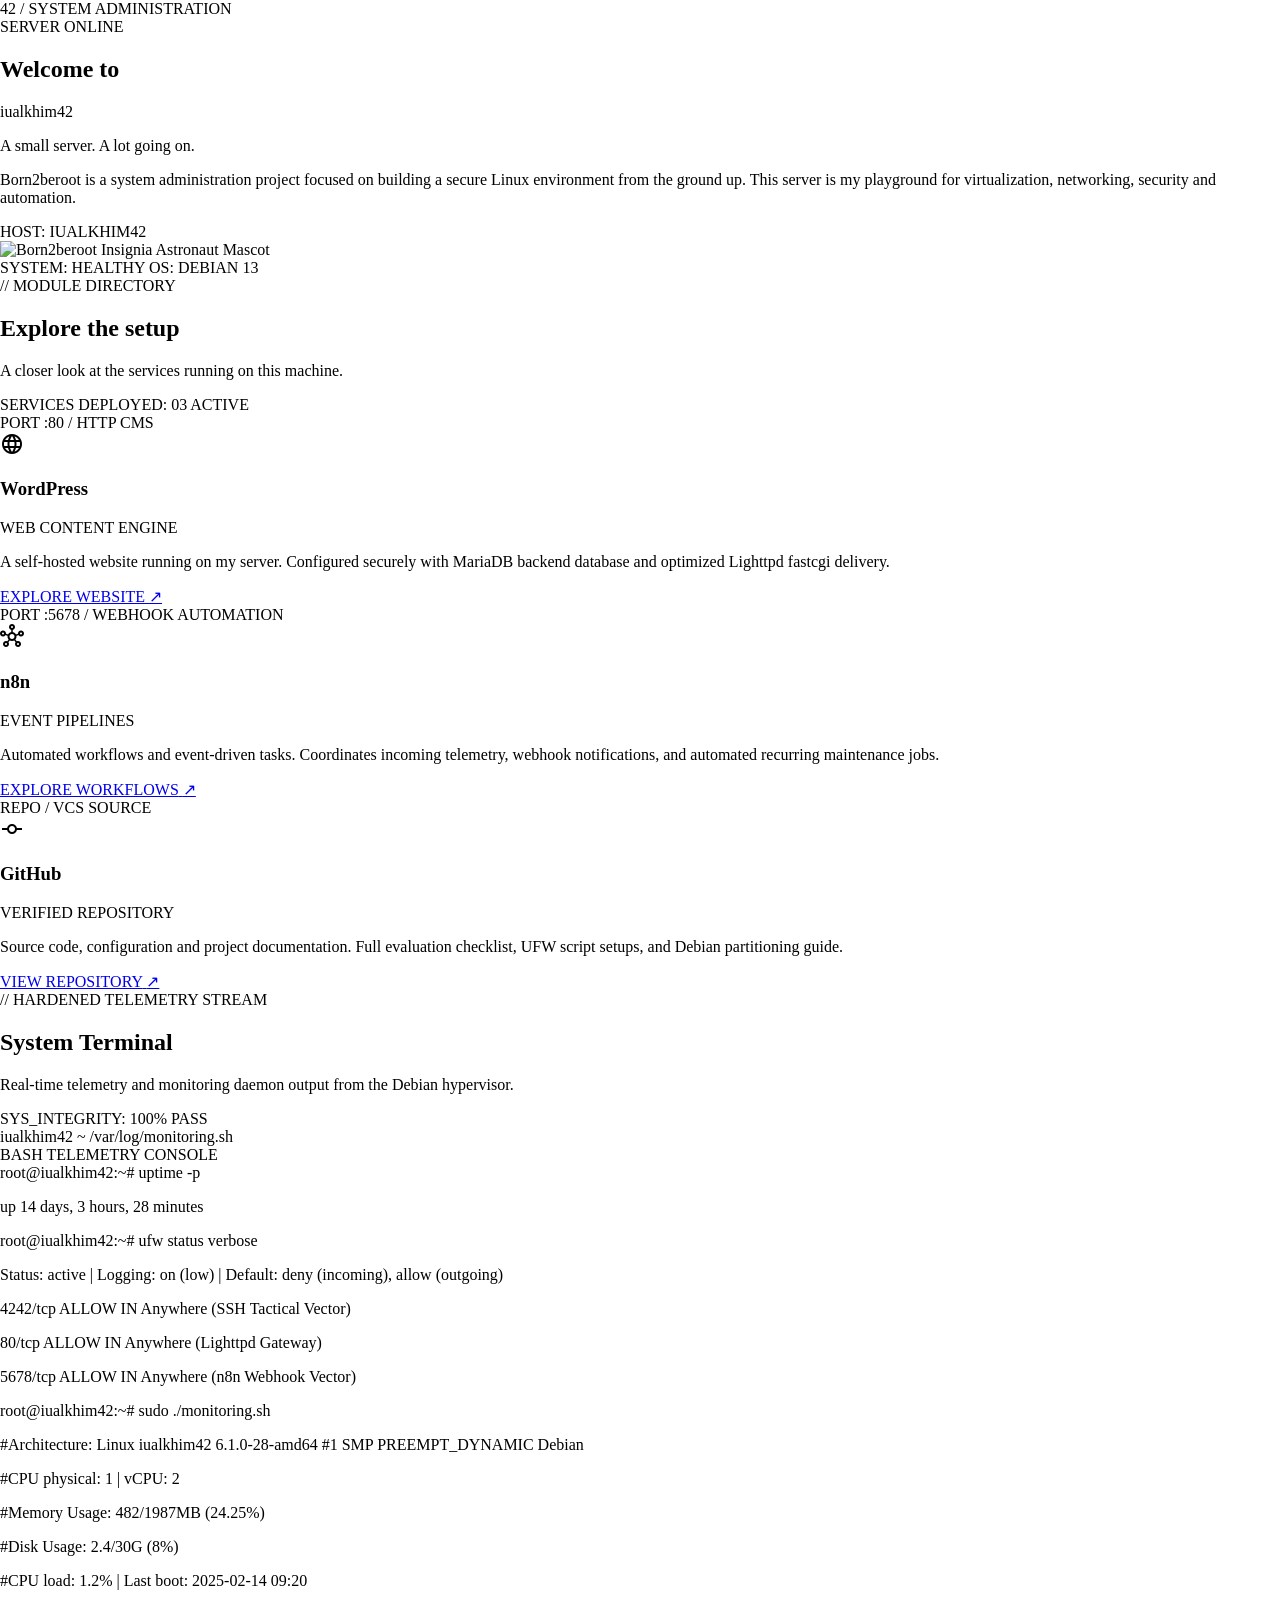
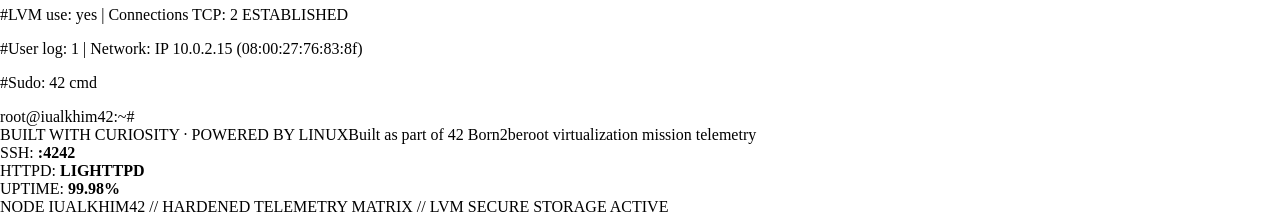
==== landing-page/index.html @ 9754ae6d "wip: working on landing page" ====
<!DOCTYPE html>
<html class="dark" lang="en" style="">
    <head>
        <meta charset="utf-8">
        <meta content="width=device-width, initial-scale=1.0" name="viewport">
        <meta content="web_standard" name="shell-type">

        <link href="https://fonts.googleapis.com/css2?family=Material+Symbols+Outlined:opsz,wght,FILL,GRAD@20..48,100..700,0..1,-50..200" rel="stylesheet">
        <link href="https://fonts.googleapis.com" rel="preconnect">
        <link crossorigin="" href="https://fonts.gstatic.com" rel="preconnect">
        <link href="https://fonts.googleapis.com/css2?family=JetBrains+Mono:wght@400;600;700&amp;family=Montserrat:wght@600;700;800&amp;display=swap" rel="stylesheet">
<link href="https://fonts.googleapis.com/css2?family=Material+Symbols+Outlined:wght,FILL@100..700,0..1&amp;display=swap" rel="stylesheet">

<style>
@layer base{
    html,body{margin:0;padding:0;}
    body{overscroll-behavior:none;}
    main>:first-child{margin-top:0!important;}
    main>:last-child{margin-bottom:0!important;}}::-webkit-scrollbar{display:none;}

</style>
<script src="https://cdn.tailwindcss.com"></script>
<script id="tailwind-config">tailwind.config={darkMode:"class",
theme:{extend:{colors:{"on-tertiary":"#680011",
"surface-dim":"#070e39",
"secondary":"#81cfff",
"pure-white":"#FFFFFF",
"secondary-fixed":"#c6e7ff",
"primary-fixed":"#c2e8ff",
"primary-fixed-dim":"#75d1ff",
"error-container":"#93000a",
"surface-border":"#00C2FF",
"tertiary-container":"#ff9896",
"on-secondary-fixed-variant":"#004c6b",
"hard-black":"#040717",
"on-surface-variant":"#bcc8d1",
"inverse-primary":"#006688","outline":"#86929a"
,"deep-navy":"#0F1A52",
"tertiary-fixed":"#ffdad8",
"on-primary-fixed":"#001e2b",
"on-tertiary-fixed":"#410007",
"primary-container":"#00c2ff",
"surface-container-low":"#111741",
"background":"#070e39",
"surface-container-high":"#202650",
"inverse-surface":"#dee0ff",
"on-primary-fixed-variant":"#004d67",
"on-tertiary-container":"#92001c",
"secondary-container":"#00a3e0",
"on-error":"#690005","on-surface":
"#dee0ff","on-secondary":"#00344b",
"tertiary":"#ffc1bf",
"surface-container":"#151c45",
"surface-bright":"#2f3660",
"on-secondary-fixed":"#001e2d",
"lunar-gray":"#7A84A5",
"on-primary-container":"#004c66",
"on-primary":"#003548",
"tertiary-fixed-dim":"#ffb3b1",
"surface-variant":"#2b315c",
"secondary-fixed-dim":"#81cfff",
"surface":"#070e39",
"surface-container-highest":
"#2b315c",
"on-background":"#dee0ff",
"on-error-container":"#ffdad6",
"space-dark-blue":"#0A113B",
"primary":"#92d9ff",
"error":
"#ffb4ab","on-tertiary-fixed-variant":"#92001c",
"on-secondary-container":"#00354c",
"outline-variant":"#3d484f"
,"surface-container-lowest":"#030834",
"surface-tint":"#75d1ff",
"inverse-on-surface":"#272d57"},
borderRadius:{"DEFAULT":"0.25rem","lg":"0.5rem","xl":"0.75rem","full":"9999px"},
spacing:{"space-xl":"2.5rem","space-sm":"0.5rem","margin":"2rem","gutter-mobile":"1rem","space-xxl":"4rem","margin-mobile":"1rem","space-lg":"1.5rem","gutter":"1.5rem","space-md":"1rem","space-xs":"0.25rem"},
fontFamily:{"headline-xxl":["Montserrat"],"headline-xl-mobile":["Montserrat"],"headline-xxl-mobile":["Montserrat"],"body-lg":["JetBrains Mono"],"headline-xl":["Montserrat"],"label-sm":["JetBrains Mono"],"headline-md":["Montserrat"],"label-lg":["Montserrat"],"headline-lg":["Montserrat"],"headline-sm":["Montserrat"],"body-sm":["JetBrains Mono"],"body-md":["JetBrains Mono"],"label-md":["JetBrains Mono"]},fontSize:{"headline-xxl":["56px",{lineHeight:"64px",letterSpacing:"-0.02em",fontWeight:"800"}],"headline-xl-mobile":["28px",{lineHeight:"36px",letterSpacing:"-0.01em",fontWeight:"700"}],"headline-xxl-mobile":["36px",{lineHeight:"44px",letterSpacing:"-0.02em",fontWeight:"800"}],"body-lg":["16px",{lineHeight:"26px",letterSpacing:"-0.01em",fontWeight:"400"}],"headline-xl":["40px",{lineHeight:"48px",letterSpacing:"-0.01em",fontWeight:"800"}],"label-sm":["10px",{lineHeight:"14px",letterSpacing:"0.08em",fontWeight:"600"}],"headline-md":["22px",{lineHeight:"30px",letterSpacing:"0em",fontWeight:"700"}],"label-lg":["14px",{lineHeight:"18px",letterSpacing:"0.08em",fontWeight:"700"}],"headline-lg":["28px",{lineHeight:"36px",letterSpacing:"0em",fontWeight:"700"}],"headline-sm":["18px",{lineHeight:"26px",letterSpacing:"0.01em",fontWeight:"600"}],"body-sm":["12px",{lineHeight:"18px",letterSpacing:"0.01em",fontWeight:"400"}],"body-md":["14px",{lineHeight:"22px",letterSpacing:"0em",fontWeight:"400"}],"label-md":["12px",{lineHeight:"16px",letterSpacing:"0.05em",fontWeight:"600"}]}}}}</script>
</head>
<body class="bg-space-dark-blue font-body-md text-on-surface antialiased selection:bg-primary-container selection:text-on-primary-container">
    <main class="w-full bg-space-dark-blue">
        <div class="flex flex-col w-full">




    <!-- Radial Space Gradient Overlay -->
<div class="relative w-full overflow-hidden">
<!-- Starfield & Cosmic Aura Background Layer -->

<!-- MAIN WRAPPER CONTAINER -->

<div class="relative z-10 max-w-[1200px] mx-auto px-margin-mobile lg:px-margin flex flex-col gap-space-xxl py-space-xl">


    <!-- h3 header -->
    <div class="flex items-center justify-between border-b border-surface-border/10 pb-space-sm pt-space-xs">
        <div class="flex items-center gap-space-sm">
            <div class="inline-flex items-center gap-space-xs px-3 py-1.5 bg-deep-navy shadow-[3px_3px_0px_#00C2FF]">
            <span class="w-2.5 h-2.5 bg-surface-border"></span>
            <span class="font-label-lg text-label-lg text-surface-border uppercase tracking-widest">42 / SYSTEM ADMINISTRATION</span>
            </div>
        </div>
        <!-- h3 header -->



        <div class="flex items-center gap-space-md">
        <div class="flex items-center gap-2 px-space-sm py-1 bg-deep-navy border-2 border-surface-border shadow-[2px_2px_0px_#00C2FF]">
            <span class="w-2 h-2 rounded-full bg-surface-border animate-ping"></span>
            <span class="font-label-sm text-label-sm text-pure-white uppercase">SERVER ONLINE</span>
        </div>
    </div>
    </div>





<!-- ========================================== -->
<!-- 1. HERO SECTION                            -->
<!-- ========================================== -->
<section class="grid grid-cols-1 lg:grid-cols-12 gap-gutter lg:gap-8 items-center pt-space-md">
<!-- Hero Left Column (7 cols) -->
<div class="lg:col-span-7 flex flex-col items-start gap-space-md">
<!-- Eyebrow Badge (Neo-Brutalist Stamp) -->




<!-- Main Heading -->
<div class="flex flex-col mt-space-xs">
<h1 class="font-headline-xl lg:font-headline-xxl text-headline-xl lg:text-headline-xxl text-pure-white leading-tight">
              Welcome to
            </h1>
<!-- Replace div -->
<div class="mt-2 inline-block self-start bg-surface-border px-4 py-1.5 shadow-[5px_5px_0px_#040717]">
<span class="font-headline-xl lg:font-headline-xxl text-headline-xl lg:text-headline-xxl text-hard-black uppercase tracking-tight">
                iualkhim42
              </span>
</div>

</div>
<!-- Tagline -->
<p class="font-headline-md text-headline-md text-secondary tracking-wide">
            A small server. A lot going on.
          </p>
<!-- Narrative Description -->
<p class="font-body-lg text-body-lg text-on-surface-variant max-w-xl">
            Born2beroot is a system administration project focused on building a secure Linux environment from the ground up. This server is my playground for virtualization, networking, security and automation.
          </p>
<!-- Tactile Neo-Brutalist CTAs -->

<!-- Mini Terminal Telemetry Ribbon -->

</div>
<!-- Hero Right Column: Hexagonal Space Insignia (5 cols) -->
<div class="lg:col-span-5 flex flex-col items-center justify-center relative">
<!-- Background decorative glow matrix -->
<div class="w-full max-w-[420px] aspect-square relative flex items-center justify-center p-space-md">
<!-- Hexagonal Container with Neo-Brutalist Framing -->
<div class="relative w-full h-full flex flex-col items-center justify-center bg-deep-navy shadow-[8px_8px_0px_#00C2FF] p-4 transition-transform hover:scale-[1.01]">
<!-- Orbital Station Flight Tape Overlay (Top) -->
<div class="w-full flex items-center justify-between bg-hard-black px-space-sm py-1 mb-3">
<span class="font-label-sm text-label-sm text-surface-border">HOST: IUALKHIM42</span>

</div>
<!-- Central Insignia Badge Image -->
<div class="relative w-full flex-1 flex items-center justify-center bg-space-dark-blue p-2 overflow-hidden group">
<img alt="Born2beroot Insignia Astronaut Mascot" class="max-h-[300px] w-auto object-contain filter drop-shadow-[0_10px_15px_rgba(0,194,255,0.25)] transition-transform duration-300 group-hover:scale-105" src="https://lh3.googleusercontent.com/aida-public/[base64]">
<!-- Floating Coordinate Badges -->

</div>
<!-- Orbital Station Flight Tape Overlay (Bottom) -->
<div class="w-full flex items-center justify-between bg-hard-black px-space-sm py-1 mt-3">
<div class="flex items-center gap-1.5">

<span class="w-2 h-2 rounded-full bg-surface-border"></span>
<span class="font-label-sm text-label-sm text-pure-white uppercase">SYSTEM: HEALTHY</span>
<span class="font-label-sm text-label-sm text-pure-white">OS: DEBIAN 13</span>
</div>

</div>
</div>
<!-- Neo-Brutalist Corner Accent Pins -->
<div class="absolute -top-1 -left-1 w-3 h-3 bg-surface-border"></div>
<div class="absolute -top-1 -right-1 w-3 h-3 bg-surface-border"></div>
<div class="absolute -bottom-1 -left-1 w-3 h-3 bg-surface-border"></div>
<div class="absolute -bottom-1 -right-1 w-3 h-3 bg-surface-border"></div>
</div>
</div>
</section>














<!-- ========================================== -->
<!-- 2. SERVICES SECTION ('Explore the setup')  -->
<!-- ========================================== -->
<section class="flex flex-col gap-space-lg scroll-mt-24" id="services-section">
<!-- Section Header -->
<div class="flex flex-col md:flex-row md:items-end justify-between gap-space-sm pb-space-sm">
<div class="flex flex-col">
<div class="inline-flex items-center gap-2 mb-1">
<span class="font-label-sm text-label-sm text-surface-border uppercase">// MODULE DIRECTORY</span>
</div>
<h2 class="font-headline-xl text-headline-xl text-pure-white uppercase tracking-tight">
              Explore the setup
            </h2>
<p class="font-body-lg text-body-lg text-lunar-gray">
              A closer look at the services running on this machine.
            </p>
</div>
<div class="flex items-center gap-2">
<span class="font-label-sm text-label-sm text-lunar-gray">SERVICES DEPLOYED:</span>
<span class="px-2 py-0.5 bg-deep-navy font-label-sm text-label-sm text-surface-border">03 ACTIVE</span>
</div>
</div>
<!-- 3-Column Neo-Brutalist Service Cards -->
<div class="grid grid-cols-1 md:grid-cols-2 lg:grid-cols-3 gap-gutter">
<!-- Card 1: WordPress -->
<article class="flex flex-col justify-between bg-deep-navy shadow-[5px_5px_0px_#00C2FF] p-space-lg transition-all duration-150 hover:-translate-y-1 hover:shadow-[7px_7px_0px_#00C2FF] group">
<div class="flex flex-col gap-space-md">
<!-- Top Metadata Ribbon -->
<div class="flex items-center justify-between pb-3">
<span class="px-2 py-0.5 bg-space-dark-blue font-label-sm text-label-sm text-surface-border shadow-[2px_2px_0px_#040717]">PORT :80 / HTTP</span>
<span class="px-1.5 py-0.5 bg-tertiary-container text-on-tertiary-container font-label-sm text-label-sm uppercase font-bold">CMS</span>
</div>
<!-- Graphic Vector Badge & Title -->
<div class="flex items-center gap-space-md">
<div class="w-12 h-12 bg-space-dark-blue flex items-center justify-center shadow-[3px_3px_0px_#040717] group-hover:bg-surface-border transition-colors">
<span class="material-symbols-outlined text-surface-border group-hover:text-hard-black text-2xl transition-colors">language</span>
</div>
<div>
<h3 class="font-headline-lg text-headline-lg text-pure-white uppercase">WordPress</h3>
<span class="font-label-sm text-label-sm text-lunar-gray">WEB CONTENT ENGINE</span>
</div>
</div>
<!-- Description -->
<p class="font-body-md text-body-md text-on-surface-variant">
                A self-hosted website running on my server. Configured securely with MariaDB backend database and optimized Lighttpd fastcgi delivery.
              </p>
</div>
<!-- Footer Button Action -->
<div class="pt-space-lg mt-space-md">
<a class="flex items-center justify-between w-full px-space-md py-2.5 bg-space-dark-blue text-surface-border font-label-lg text-label-lg uppercase shadow-[3px_3px_0px_#040717] group-hover:bg-surface-border group-hover:text-hard-black transition-all" href="http://localhost:80" rel="noopener noreferrer" target="_blank">
<span class="">EXPLORE WEBSITE</span>
<span class="font-bold">↗</span>
</a>
</div>
</article>
<!-- Card 2: n8n -->
<article class="flex flex-col justify-between bg-deep-navy shadow-[5px_5px_0px_#00C2FF] p-space-lg transition-all duration-150 hover:-translate-y-1 hover:shadow-[7px_7px_0px_#00C2FF] group">
<div class="flex flex-col gap-space-md">
<!-- Top Metadata Ribbon -->
<div class="flex items-center justify-between pb-3">
<span class="px-2 py-0.5 bg-space-dark-blue font-label-sm text-label-sm text-surface-border shadow-[2px_2px_0px_#040717]">PORT :5678 / WEBHOOK</span>
<span class="px-1.5 py-0.5 bg-secondary-container text-pure-white font-label-sm text-label-sm uppercase font-bold">AUTOMATION</span>
</div>
<!-- Graphic Vector Badge & Title -->
<div class="flex items-center gap-space-md">
<div class="w-12 h-12 bg-space-dark-blue flex items-center justify-center shadow-[3px_3px_0px_#040717] group-hover:bg-surface-border transition-colors">
<span class="material-symbols-outlined text-surface-border group-hover:text-hard-black text-2xl transition-colors">hub</span>
</div>
<div>
<h3 class="font-headline-lg text-headline-lg text-pure-white uppercase">n8n</h3>
<span class="font-label-sm text-label-sm text-lunar-gray">EVENT PIPELINES</span>
</div>
</div>
<!-- Description -->
<p class="font-body-md text-body-md text-on-surface-variant">
                Automated workflows and event-driven tasks. Coordinates incoming telemetry, webhook notifications, and automated recurring maintenance jobs.
              </p>
</div>
<!-- Footer Button Action -->
<div class="pt-space-lg mt-space-md">
<a class="flex items-center justify-between w-full px-space-md py-2.5 bg-space-dark-blue text-surface-border font-label-lg text-label-lg uppercase shadow-[3px_3px_0px_#040717] group-hover:bg-surface-border group-hover:text-hard-black transition-all" href="http://localhost:5678" rel="noopener noreferrer" target="_blank">
<span class="">EXPLORE WORKFLOWS</span>
<span class="font-bold">↗</span>
</a>
</div>
</article>
<!-- Card 3: GitHub -->
<article class="flex flex-col justify-between bg-deep-navy shadow-[5px_5px_0px_#00C2FF] p-space-lg transition-all duration-150 hover:-translate-y-1 hover:shadow-[7px_7px_0px_#00C2FF] group">
<div class="flex flex-col gap-space-md">
<!-- Top Metadata Ribbon -->
<div class="flex items-center justify-between pb-3">
<span class="px-2 py-0.5 bg-space-dark-blue font-label-sm text-label-sm text-surface-border shadow-[2px_2px_0px_#040717]">REPO / VCS</span>
<span class="px-1.5 py-0.5 bg-space-dark-blue text-pure-white font-label-sm text-label-sm uppercase font-bold">SOURCE</span>
</div>
<!-- Graphic Vector Badge & Title -->
<div class="flex items-center gap-space-md">
<div class="w-12 h-12 bg-space-dark-blue flex items-center justify-center shadow-[3px_3px_0px_#040717] group-hover:bg-surface-border transition-colors">
<span class="material-symbols-outlined text-surface-border group-hover:text-hard-black text-2xl transition-colors">commit</span>
</div>
<div>
<h3 class="font-headline-lg text-headline-lg text-pure-white uppercase">GitHub</h3>
<span class="font-label-sm text-label-sm text-lunar-gray">VERIFIED REPOSITORY</span>
</div>
</div>
<!-- Description -->
<p class="font-body-md text-body-md text-on-surface-variant">
                Source code, configuration and project documentation. Full evaluation checklist, UFW script setups, and Debian partitioning guide.
              </p>
</div>
<!-- Footer Button Action -->
<div class="pt-space-lg mt-space-md">
<a class="flex items-center justify-between w-full px-space-md py-2.5 bg-space-dark-blue text-surface-border font-label-lg text-label-lg uppercase shadow-[3px_3px_0px_#040717] group-hover:bg-surface-border group-hover:text-hard-black transition-all" href="https://github.com" rel="noopener noreferrer" target="_blank">
<span class="">VIEW REPOSITORY</span>
<span class="font-bold">↗</span>
</a>
</div>
</article>
</div>
</section>




<!-- ========================================== -->
<!-- 3. TECHNICAL OVERVIEW ('Under the hood')  -->
<!-- ========================================== -->
<section class="flex flex-col gap-space-md scroll-mt-24" id="terminal-telemetry-section">
  <div class="flex flex-col md:flex-row md:items-end justify-between gap-space-sm pb-space-xs">
    <div class="flex flex-col">
      <div class="inline-flex items-center gap-2 mb-1">
        <span class="font-label-sm text-label-sm text-surface-border uppercase">// HARDENED TELEMETRY STREAM</span>
      </div>
      <h2 class="font-headline-xl text-headline-xl text-pure-white uppercase tracking-tight">
        System Terminal
      </h2>
      <p class="font-body-lg text-body-lg text-lunar-gray">
        Real-time telemetry and monitoring daemon output from the Debian hypervisor.
      </p>
    </div>
    <div class="flex items-center gap-2">
      <span class="font-label-sm text-label-sm text-pure-white bg-hard-black px-3 py-1 shadow-[2px_2px_0px_#00C2FF]">
        SYS_INTEGRITY: 100% PASS
      </span>
    </div>
  </div>

  <!-- Neo-Brutalist Bash Terminal Telemetry Console -->
  <div class="w-full bg-hard-black border-2 border-surface-border shadow-[7px_7px_0px_#00C2FF] overflow-hidden">
    <!-- Terminal Header Bar -->
    <div class="flex items-center justify-between px-4 py-2.5 bg-deep-navy border-b border-surface-border/20 text-on-surface select-none">
      <div class="flex items-center gap-2">
        <span class="w-3 h-3 rounded-full bg-error inline-block"></span>
        <span class="w-3 h-3 rounded-full bg-[#ffb74d] inline-block"></span>
        <span class="w-3 h-3 rounded-full bg-surface-border inline-block"></span>
        <span class="font-label-sm text-label-sm text-lunar-gray ml-2 hidden sm:inline-block">iualkhim42 ~ /var/log/monitoring.sh</span>
      </div>
      <div class="flex items-center gap-2">
        <span class="font-label-sm text-label-sm text-surface-border uppercase font-bold tracking-wider">BASH TELEMETRY CONSOLE</span>
      </div>
    </div>




    <!-- Terminal Body / Log Stream -->
    <div class="p-4 md:p-6 font-body-sm text-body-sm space-y-4 text-on-surface-variant overflow-x-auto selection:bg-surface-border selection:text-hard-black leading-relaxed">
      <!-- Command 1: uptime -p -->
      <div>
        <div class="flex items-center gap-2">
          <span class="text-surface-border font-bold">root@iualkhim42:~#</span>
          <span class="text-pure-white font-bold">uptime -p</span>
        </div>
        <p class="text-secondary mt-1 pl-4 border-l-2 border-surface-border/20">
          up 14 days, 3 hours, 28 minutes
        </p>
      </div>

      <!-- Command 2: ufw status verbose -->
      <div>
        <div class="flex items-center gap-2">
          <span class="text-surface-border font-bold">root@iualkhim42:~#</span>
          <span class="text-pure-white font-bold">ufw status verbose</span>
        </div>
        <div class="text-on-surface mt-1 pl-4 border-l-2 border-surface-border/20 space-y-0.5">
          <p class="text-secondary">Status: active | Logging: on (low) | Default: deny (incoming), allow (outgoing)</p>
          <p class="text-pure-white"><span class="text-surface-border">4242/tcp</span> ALLOW IN Anywhere <span class="text-lunar-gray">(SSH Tactical Vector)</span></p>
          <p class="text-pure-white"><span class="text-surface-border">80/tcp</span> ALLOW IN Anywhere <span class="text-lunar-gray">(Lighttpd Gateway)</span></p>
          <p class="text-pure-white"><span class="text-surface-border">5678/tcp</span> ALLOW IN Anywhere <span class="text-lunar-gray">(n8n Webhook Vector)</span></p>
        </div>
      </div>

      <!-- Command 3: sudo ./monitoring.sh -->
      <div>
        <div class="flex items-center gap-2">
          <span class="text-surface-border font-bold">root@iualkhim42:~#</span>
          <span class="text-pure-white font-bold">sudo ./monitoring.sh</span>
        </div>
        <div class="mt-1 pl-4 border-l-2 border-surface-border/20 space-y-1 font-body-sm text-body-sm">
          <p class=""><span class="text-secondary font-bold">#Architecture:</span> <span class="text-pure-white">Linux iualkhim42 6.1.0-28-amd64 #1 SMP PREEMPT_DYNAMIC Debian</span></p>
          <p class=""><span class="text-secondary font-bold">#CPU physical:</span> <span class="text-pure-white">1</span> <span class="text-lunar-gray">|</span> <span class="text-secondary font-bold">vCPU:</span> <span class="text-pure-white">2</span></p>
          <p class=""><span class="text-secondary font-bold">#Memory Usage:</span> <span class="text-surface-border font-bold">482/1987MB (24.25%)</span></p>
          <p class=""><span class="text-secondary font-bold">#Disk Usage:</span> <span class="text-surface-border font-bold">2.4/30G (8%)</span></p>
          <p class=""><span class="text-secondary font-bold">#CPU load:</span> <span class="text-pure-white">1.2%</span> <span class="text-lunar-gray">|</span> <span class="text-secondary font-bold">Last boot:</span> <span class="text-pure-white">2025-02-14 09:20</span></p>
          <p class=""><span class="text-secondary font-bold">#LVM use:</span> <span class="text-surface-border">yes</span> <span class="text-lunar-gray">|</span> <span class="text-secondary font-bold">Connections TCP:</span> <span class="text-pure-white">2 ESTABLISHED</span></p>
          <p class=""><span class="text-secondary font-bold">#User log:</span> <span class="text-pure-white">1</span> <span class="text-lunar-gray">|</span> <span class="text-secondary font-bold">Network:</span> <span class="text-pure-white">IP 10.0.2.15 (08:00:27:76:83:8f)</span></p>
          <p class=""><span class="text-secondary font-bold">#Sudo:</span> <span class="text-surface-border font-bold">42 cmd</span></p>
        </div>
      </div>

      <!-- Interactive Cursor Prompt -->
      <div class="flex items-center gap-2 pt-2">
        <span class="text-surface-border font-bold">root@iualkhim42:~#</span>
        <span class="inline-block w-2.5 h-4 bg-surface-border animate-ping"></span>
      </div>
    </div>
  </div>
</section>
<!-- ========================================== -->
<!-- 4. MISSION SUMMARY ACCENT CALLOUT          -->
<!-- ========================================== -->
</div>


</div>
</div>
</main>
<footer class="w-full bg-deep-navy border-t-2 border-surface-border mt-space-xxl"><div class="max-w-[1200px] mx-auto px-margin-mobile lg:px-margin py-space-lg flex flex-col md:flex-row items-center justify-between gap-space-md"><div class="flex flex-col gap-1 text-center md:text-left"><span class="font-headline-sm text-headline-sm text-pure-white tracking-wide uppercase">BUILT WITH CURIOSITY · POWERED BY LINUX</span><span class="font-body-sm text-body-sm text-lunar-gray">Built as part of 42 Born2beroot virtualization mission telemetry</span></div><div class="flex flex-wrap items-center justify-center gap-space-sm"><div class="px-space-sm py-1 bg-space-dark-blue border border-surface-border shadow-[2px_2px_0px_#040717]"><span class="font-label-sm text-label-sm text-lunar-gray">SSH: <strong class="text-pure-white">:4242</strong></span></div><div class="px-space-sm py-1 bg-space-dark-blue border border-surface-border shadow-[2px_2px_0px_#040717]"><span class="font-label-sm text-label-sm text-lunar-gray">HTTPD: <strong class="text-pure-white">LIGHTTPD</strong></span></div><div class="px-space-sm py-1 bg-space-dark-blue border border-surface-border shadow-[2px_2px_0px_#040717]"><span class="font-label-sm text-label-sm text-lunar-gray">UPTIME: <strong class="text-surface-border">99.98%</strong></span></div></div></div><div class="bg-hard-black py-space-xs px-margin text-center border-t border-outline-variant"><span class="font-label-sm text-label-sm text-lunar-gray uppercase">NODE IUALKHIM42 // HARDENED TELEMETRY MATRIX // LVM SECURE STORAGE ACTIVE</span></div></footer>

</body></html>
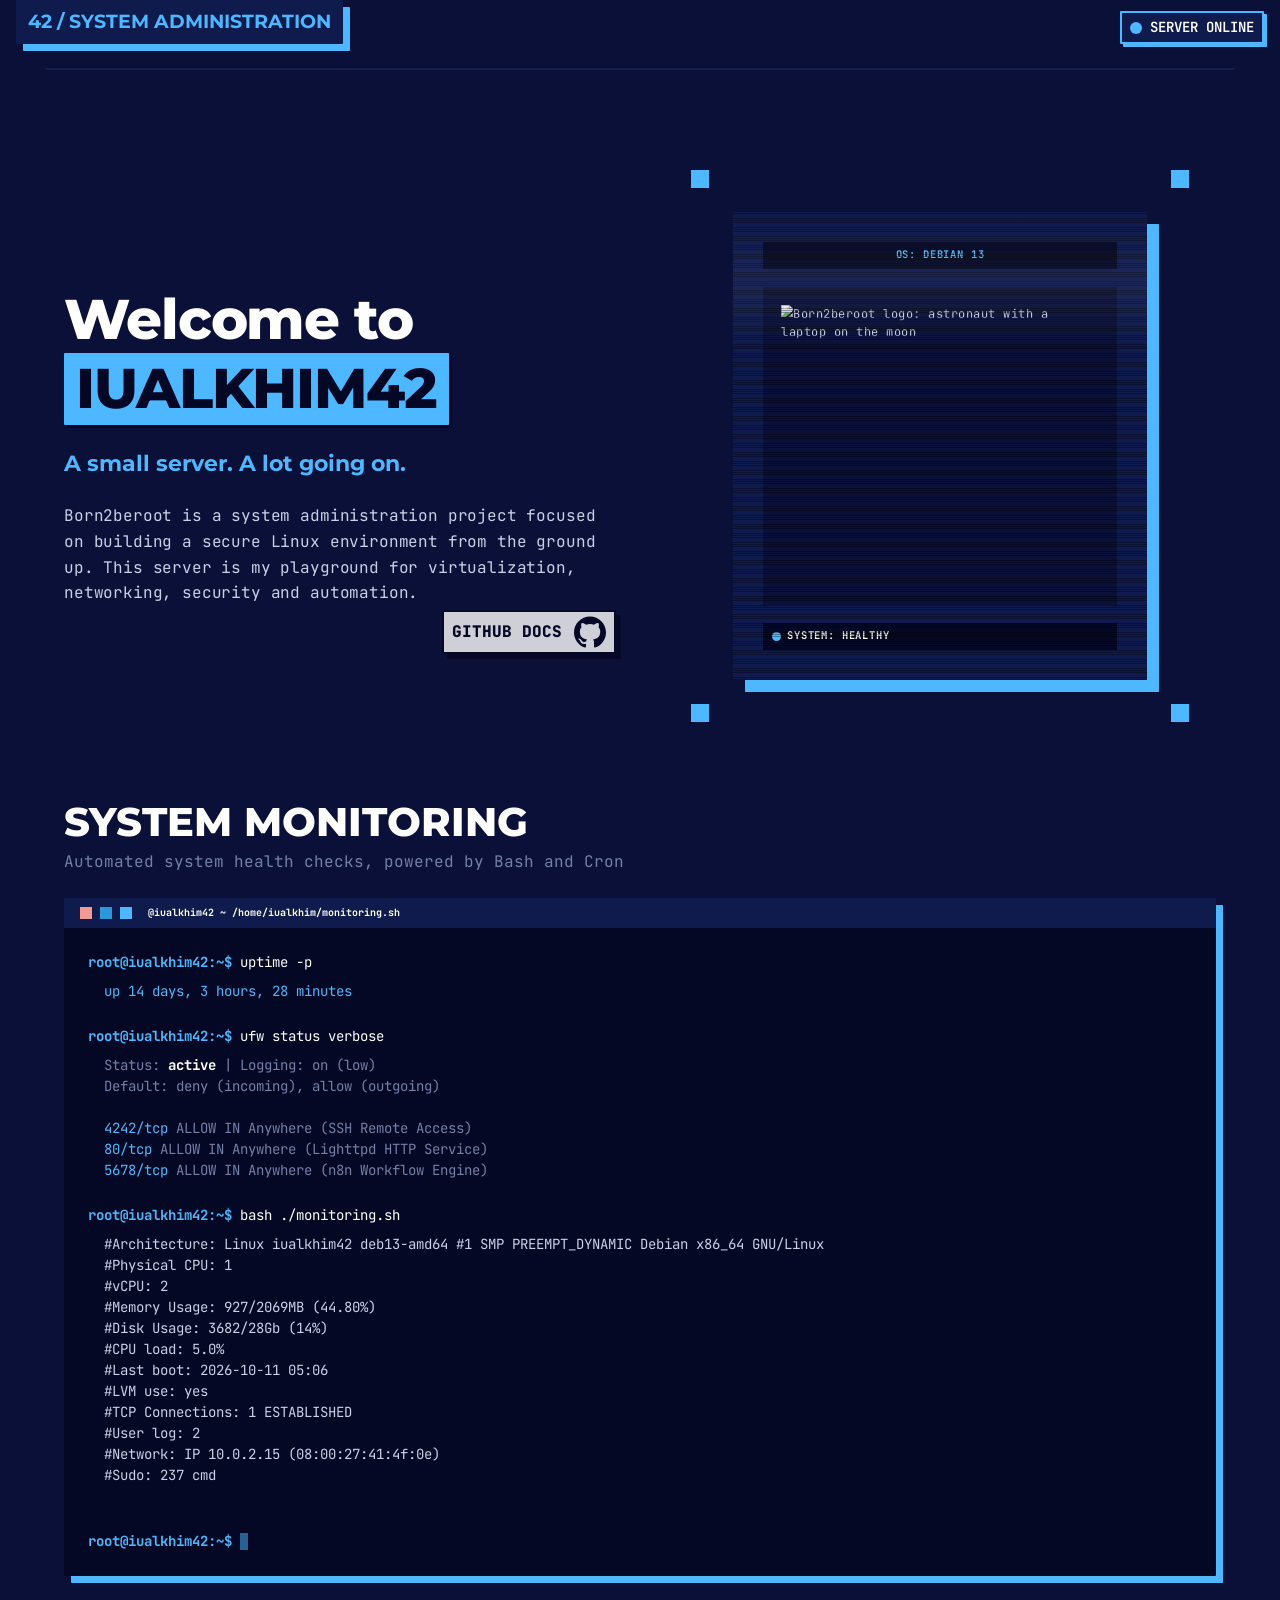
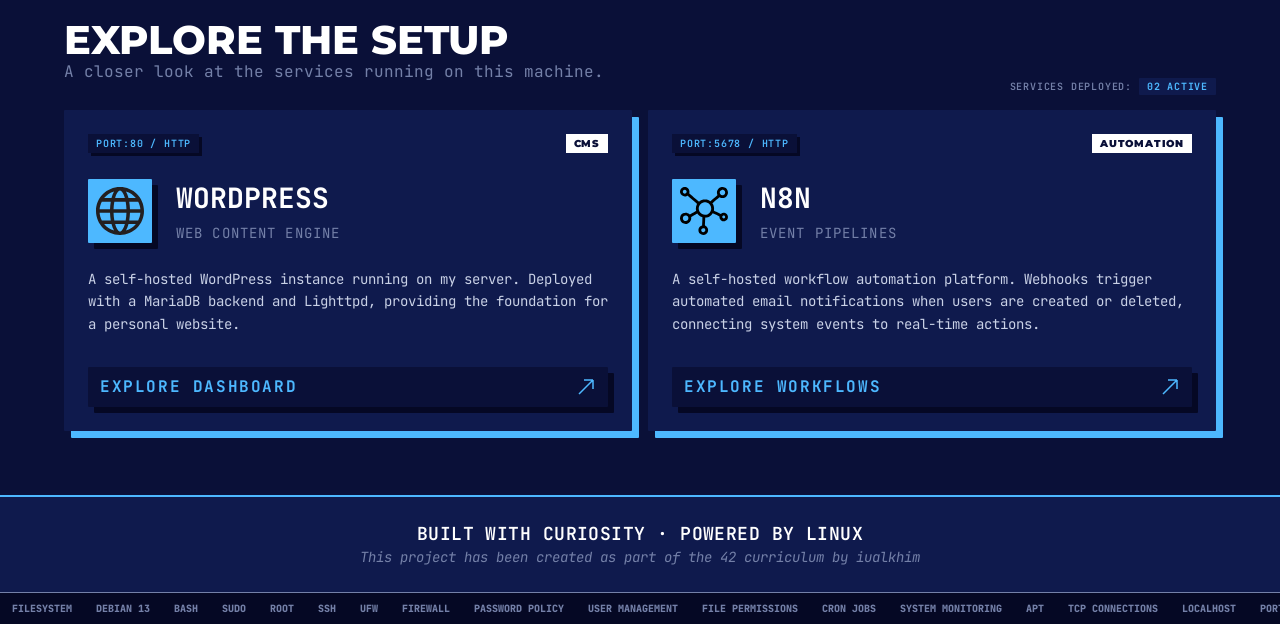
==== commit 4f3e8b2e: "feat: add born2beroot server landing page and styles" ====
--- a/landing-page/index.html
+++ b/landing-page/index.html
@@ -1,435 +1,282 @@
-<!DOCTYPE html>
-<html class="dark" lang="en" style="">
-    <head>
-        <meta charset="utf-8">
-        <meta content="width=device-width, initial-scale=1.0" name="viewport">
-        <meta content="web_standard" name="shell-type">
-
-        <link href="https://fonts.googleapis.com/css2?family=Material+Symbols+Outlined:opsz,wght,FILL,GRAD@20..48,100..700,0..1,-50..200" rel="stylesheet">
-        <link href="https://fonts.googleapis.com" rel="preconnect">
-        <link crossorigin="" href="https://fonts.gstatic.com" rel="preconnect">
-        <link href="https://fonts.googleapis.com/css2?family=JetBrains+Mono:wght@400;600;700&amp;family=Montserrat:wght@600;700;800&amp;display=swap" rel="stylesheet">
-<link href="https://fonts.googleapis.com/css2?family=Material+Symbols+Outlined:wght,FILL@100..700,0..1&amp;display=swap" rel="stylesheet">
-
-<style>
-@layer base{
-    html,body{margin:0;padding:0;}
-    body{overscroll-behavior:none;}
-    main>:first-child{margin-top:0!important;}
-    main>:last-child{margin-bottom:0!important;}}::-webkit-scrollbar{display:none;}
-
-</style>
-<script src="https://cdn.tailwindcss.com"></script>
-<script id="tailwind-config">tailwind.config={darkMode:"class",
-theme:{extend:{colors:{"on-tertiary":"#680011",
-"surface-dim":"#070e39",
-"secondary":"#81cfff",
-"pure-white":"#FFFFFF",
-"secondary-fixed":"#c6e7ff",
-"primary-fixed":"#c2e8ff",
-"primary-fixed-dim":"#75d1ff",
-"error-container":"#93000a",
-"surface-border":"#00C2FF",
-"tertiary-container":"#ff9896",
-"on-secondary-fixed-variant":"#004c6b",
-"hard-black":"#040717",
-"on-surface-variant":"#bcc8d1",
-"inverse-primary":"#006688","outline":"#86929a"
-,"deep-navy":"#0F1A52",
-"tertiary-fixed":"#ffdad8",
-"on-primary-fixed":"#001e2b",
-"on-tertiary-fixed":"#410007",
-"primary-container":"#00c2ff",
-"surface-container-low":"#111741",
-"background":"#070e39",
-"surface-container-high":"#202650",
-"inverse-surface":"#dee0ff",
-"on-primary-fixed-variant":"#004d67",
-"on-tertiary-container":"#92001c",
-"secondary-container":"#00a3e0",
-"on-error":"#690005","on-surface":
-"#dee0ff","on-secondary":"#00344b",
-"tertiary":"#ffc1bf",
-"surface-container":"#151c45",
-"surface-bright":"#2f3660",
-"on-secondary-fixed":"#001e2d",
-"lunar-gray":"#7A84A5",
-"on-primary-container":"#004c66",
-"on-primary":"#003548",
-"tertiary-fixed-dim":"#ffb3b1",
-"surface-variant":"#2b315c",
-"secondary-fixed-dim":"#81cfff",
-"surface":"#070e39",
-"surface-container-highest":
-"#2b315c",
-"on-background":"#dee0ff",
-"on-error-container":"#ffdad6",
-"space-dark-blue":"#0A113B",
-"primary":"#92d9ff",
-"error":
-"#ffb4ab","on-tertiary-fixed-variant":"#92001c",
-"on-secondary-container":"#00354c",
-"outline-variant":"#3d484f"
-,"surface-container-lowest":"#030834",
-"surface-tint":"#75d1ff",
-"inverse-on-surface":"#272d57"},
-borderRadius:{"DEFAULT":"0.25rem","lg":"0.5rem","xl":"0.75rem","full":"9999px"},
-spacing:{"space-xl":"2.5rem","space-sm":"0.5rem","margin":"2rem","gutter-mobile":"1rem","space-xxl":"4rem","margin-mobile":"1rem","space-lg":"1.5rem","gutter":"1.5rem","space-md":"1rem","space-xs":"0.25rem"},
-fontFamily:{"headline-xxl":["Montserrat"],"headline-xl-mobile":["Montserrat"],"headline-xxl-mobile":["Montserrat"],"body-lg":["JetBrains Mono"],"headline-xl":["Montserrat"],"label-sm":["JetBrains Mono"],"headline-md":["Montserrat"],"label-lg":["Montserrat"],"headline-lg":["Montserrat"],"headline-sm":["Montserrat"],"body-sm":["JetBrains Mono"],"body-md":["JetBrains Mono"],"label-md":["JetBrains Mono"]},fontSize:{"headline-xxl":["56px",{lineHeight:"64px",letterSpacing:"-0.02em",fontWeight:"800"}],"headline-xl-mobile":["28px",{lineHeight:"36px",letterSpacing:"-0.01em",fontWeight:"700"}],"headline-xxl-mobile":["36px",{lineHeight:"44px",letterSpacing:"-0.02em",fontWeight:"800"}],"body-lg":["16px",{lineHeight:"26px",letterSpacing:"-0.01em",fontWeight:"400"}],"headline-xl":["40px",{lineHeight:"48px",letterSpacing:"-0.01em",fontWeight:"800"}],"label-sm":["10px",{lineHeight:"14px",letterSpacing:"0.08em",fontWeight:"600"}],"headline-md":["22px",{lineHeight:"30px",letterSpacing:"0em",fontWeight:"700"}],"label-lg":["14px",{lineHeight:"18px",letterSpacing:"0.08em",fontWeight:"700"}],"headline-lg":["28px",{lineHeight:"36px",letterSpacing:"0em",fontWeight:"700"}],"headline-sm":["18px",{lineHeight:"26px",letterSpacing:"0.01em",fontWeight:"600"}],"body-sm":["12px",{lineHeight:"18px",letterSpacing:"0.01em",fontWeight:"400"}],"body-md":["14px",{lineHeight:"22px",letterSpacing:"0em",fontWeight:"400"}],"label-md":["12px",{lineHeight:"16px",letterSpacing:"0.05em",fontWeight:"600"}]}}}}</script>
-</head>
-<body class="bg-space-dark-blue font-body-md text-on-surface antialiased selection:bg-primary-container selection:text-on-primary-container">
-    <main class="w-full bg-space-dark-blue">
-        <div class="flex flex-col w-full">
-
-
-
-
-    <!-- Radial Space Gradient Overlay -->
-<div class="relative w-full overflow-hidden">
-<!-- Starfield & Cosmic Aura Background Layer -->
-
-<!-- MAIN WRAPPER CONTAINER -->
-
-<div class="relative z-10 max-w-[1200px] mx-auto px-margin-mobile lg:px-margin flex flex-col gap-space-xxl py-space-xl">
-
-
-    <!-- h3 header -->
-    <div class="flex items-center justify-between border-b border-surface-border/10 pb-space-sm pt-space-xs">
-        <div class="flex items-center gap-space-sm">
-            <div class="inline-flex items-center gap-space-xs px-3 py-1.5 bg-deep-navy shadow-[3px_3px_0px_#00C2FF]">
-            <span class="w-2.5 h-2.5 bg-surface-border"></span>
-            <span class="font-label-lg text-label-lg text-surface-border uppercase tracking-widest">42 / SYSTEM ADMINISTRATION</span>
-            </div>
+<!doctype html>
+<html lang="en">
+  <head>
+    <meta charset="UTF-8" />
+    <meta name="viewport" content="width=device-width, initial-scale=1.0" />
+    <title>iualkhim42</title>
+
+    <link rel="preconnect" href="https://fonts.googleapis.com" />
+    <link rel="preconnect" href="https://fonts.gstatic.com" crossorigin />
+    <link
+      rel="stylesheet"
+      href="https://fonts.googleapis.com/css2?family=JetBrains+Mono:wght@400;600;700&amp;family=Montserrat:wght@700;800;900&amp;display=swap"
+    />
+
+    <link rel="stylesheet" href="./styles/reset.css" />
+    <link rel="stylesheet" href="./styles/custom.css" />
+    <link rel="stylesheet" href="./styles/style.css" />
+  </head>
+  <body>
+    <header>
+      <h3 class="header__title">42 / SYSTEM ADMINISTRATION</h3>
+      <p class="header__server-status">SERVER ONLINE</p>
+      <hr class="header__separator" />
+    </header>
+
+    <main>
+      <section class="hero">
+        <h1 class="hero__title">
+          Welcome to <span class="hero__host">IUALKHIM42</span>
+        </h1>
+        <p class="hero__tagline">A small server. A lot going on.</p>
+        <p class="hero__description">
+          Born2beroot is a system administration project focused on building a
+          secure Linux environment from the ground up. This server is my
+          playground for virtualization, networking, security and automation.
+        </p>
+        <a
+          class="hero__link"
+          href="https://github.com/JuliAlchemDev/42_born2beroot"
+        >
+          GitHub Docs
+          <svg
+            xmlns="http://www.w3.org/2000/svg"
+            xml:space="preserve"
+            viewBox="0 0 512 512"
+          >
+            <path
+              d="M256 6.3C114.6 6.3 0 120.9 0 262.3c0 113.3 73.3 209 175 242.9 12.8 2.2 17.6-5.4 17.6-12.2 0-6.1-.3-26.2-.3-47.7-64.3 11.8-81-15.7-86.1-30.1-2.9-7.4-15.4-30.1-26.2-36.2-9-4.8-21.8-16.6-.3-17 20.2-.3 34.6 18.6 39.4 26.2 23 38.7 59.8 27.8 74.6 21.1 2.2-16.6 9-27.8 16.3-34.2-57-6.4-116.5-28.5-116.5-126.4 0-27.8 9.9-50.9 26.2-68.8-2.6-6.4-11.5-32.6 2.6-67.8 0 0 21.4-6.7 70.4 26.2 20.5-5.8 42.2-8.6 64-8.6s43.5 2.9 64 8.6c49-33.3 70.4-26.2 70.4-26.2 14.1 35.2 5.1 61.4 2.6 67.8 16.3 17.9 26.2 40.6 26.2 68.8 0 98.2-59.8 120-116.8 126.4 9.3 8 17.3 23.4 17.3 47.4 0 34.2-.3 61.8-.3 70.4 0 6.7 4.8 14.7 17.6 12.2C438.7 471.3 512 375.3 512 262.3c0-141.4-114.6-256-256-256"
+            />
+          </svg>
+        </a>
+        <div class="hero__screen">
+          <p class="hero__screen-label">OS: DEBIAN 13</p>
+          <img
+            class="hero__screen-img"
+            src="https://raw.githubusercontent.com/JuliAlchemDev/42_born2beroot/refs/heads/main/docs/srcs/born2beroot.png"
+            alt="Born2beroot logo: astronaut with a laptop on the moon"
+          />
+          <p class="hero__screen-status">SYSTEM: HEALTHY</p>
         </div>
-        <!-- h3 header -->
-
-
-
-        <div class="flex items-center gap-space-md">
-        <div class="flex items-center gap-2 px-space-sm py-1 bg-deep-navy border-2 border-surface-border shadow-[2px_2px_0px_#00C2FF]">
-            <span class="w-2 h-2 rounded-full bg-surface-border animate-ping"></span>
-            <span class="font-label-sm text-label-sm text-pure-white uppercase">SERVER ONLINE</span>
+      </section>
+
+      <section class="monitoring">
+        <h2 class="monitoring__title">SYSTEM MONITORING</h2>
+        <p class="monitoring__intro">
+          Automated system health checks, powered by Bash and Cron
+        </p>
+
+        <div
+          class="terminal"
+          role="group"
+          aria-label="Server monitoring console"
+        >
+          <header class="terminal__bar">
+            <span
+              class="terminal__dot terminal__dot--close"
+              aria-hidden="true"
+            ></span>
+            <span
+              class="terminal__dot terminal__dot--minimize"
+              aria-hidden="true"
+            ></span>
+            <span
+              class="terminal__dot terminal__dot--maximize"
+              aria-hidden="true"
+            ></span>
+            <p class="terminal__title">@iualkhim42 ~ /home/iualkhim/monitoring.sh</p>
+          </header>
+
+          <div class="terminal__body">
+            <p class="terminal__command">
+              <span class="terminal__prompt">root@iualkhim42:~$</span> uptime -p
+            </p>
+            <pre class="terminal__output terminal__output--accent">
+up 14 days, 3 hours, 28 minutes</pre
+            >
+
+            <p class="terminal__command">
+              <span class="terminal__prompt">root@iualkhim42:~$</span> ufw
+              status verbose
+            </p>
+            <pre
+              class="terminal__output terminal__output--muted"
+            >Status: <strong class="terminal__status">active</strong> | Logging: on (low)
+Default: deny (incoming), allow (outgoing)
+
+<span class="terminal__port">4242/tcp</span> ALLOW IN Anywhere (SSH Remote Access)
+<span class="terminal__port">80/tcp</span> ALLOW IN Anywhere (Lighttpd HTTP Service)
+<span class="terminal__port">5678/tcp</span> ALLOW IN Anywhere (n8n Workflow Engine)</pre>
+
+            <p class="terminal__command">
+              <span class="terminal__prompt">root@iualkhim42:~$</span> bash ./monitoring.sh
+            </p>
+            <pre class="terminal__output">
+#Architecture: Linux iualkhim42 deb13-amd64 #1 SMP PREEMPT_DYNAMIC Debian x86_64 GNU/Linux
+#Physical CPU: 1
+#vCPU: 2
+#Memory Usage: 927/2069MB (44.80%)
+#Disk Usage: 3682/28Gb (14%)
+#CPU load: 5.0%
+#Last boot: 2026-10-11 05:06
+#LVM use: yes
+#TCP Connections: 1 ESTABLISHED
+#User log: 2
+#Network: IP 10.0.2.15 (08:00:27:41:4f:0e)
+#Sudo: 237 cmd
+            </pre>
+            <p class="terminal__command">
+              <span class="terminal__prompt">root@iualkhim42:~$</span>
+              <span class="terminal__cursor" aria-hidden="true"></span>
+            </p>
+          </div>
         </div>
-    </div>
-    </div>
-
-
-
-
-
-<!-- ========================================== -->
-<!-- 1. HERO SECTION                            -->
-<!-- ========================================== -->
-<section class="grid grid-cols-1 lg:grid-cols-12 gap-gutter lg:gap-8 items-center pt-space-md">
-<!-- Hero Left Column (7 cols) -->
-<div class="lg:col-span-7 flex flex-col items-start gap-space-md">
-<!-- Eyebrow Badge (Neo-Brutalist Stamp) -->
-
-
-
-
-<!-- Main Heading -->
-<div class="flex flex-col mt-space-xs">
-<h1 class="font-headline-xl lg:font-headline-xxl text-headline-xl lg:text-headline-xxl text-pure-white leading-tight">
-              Welcome to
-            </h1>
-<!-- Replace div -->
-<div class="mt-2 inline-block self-start bg-surface-border px-4 py-1.5 shadow-[5px_5px_0px_#040717]">
-<span class="font-headline-xl lg:font-headline-xxl text-headline-xl lg:text-headline-xxl text-hard-black uppercase tracking-tight">
-                iualkhim42
-              </span>
-</div>
-
-</div>
-<!-- Tagline -->
-<p class="font-headline-md text-headline-md text-secondary tracking-wide">
-            A small server. A lot going on.
+      </section>
+
+      <section class="services">
+        <h2 class="services__title">EXPLORE THE SETUP</h2>
+        <p class="services__intro">
+          A closer look at the services running on this machine.
+        </p>
+        <p class="services__status">
+          SERVICES DEPLOYED:
+          <span class="services__badge">02 ACTIVE</span>
+        </p>
+
+        <article class="service-card">
+          <span class="service-card__endpoint">PORT:80 / HTTP</span>
+          <span class="service-card__tag">CMS</span>
+          <img
+            class="service-card__icon"
+            src="./src/world.svg"
+            alt=""
+            width="64"
+            height="64"
+          />
+          <h3 class="service-card__title">WORDPRESS</h3>
+          <p class="service-card__subtitle">WEB CONTENT ENGINE</p>
+          <p class="service-card__description">
+            A self-hosted WordPress instance running on my server. Deployed with
+            a MariaDB backend and Lighttpd, providing the foundation for a
+            personal website.
           </p>
-<!-- Narrative Description -->
-<p class="font-body-lg text-body-lg text-on-surface-variant max-w-xl">
-            Born2beroot is a system administration project focused on building a secure Linux environment from the ground up. This server is my playground for virtualization, networking, security and automation.
+          <a class="service-card__link" href="./wordpress">
+            Explore dashboard
+            <svg aria-hidden="true" width="20" height="20" viewBox="0 0 20 20">
+              <path
+                d="M3 17L17 3M17 3H8M17 3V12"
+                fill="none"
+                stroke="currentColor"
+                stroke-width="1.5"
+              />
+            </svg>
+          </a>
+        </article>
+
+        <article class="service-card">
+          <span class="service-card__endpoint">PORT:5678 / HTTP</span>
+          <span class="service-card__tag">AUTOMATION</span>
+          <img
+            class="service-card__icon"
+            src="./src/conexiones.svg"
+            alt=""
+            width="64"
+            height="64"
+          />
+          <h3 class="service-card__title">N8N</h3>
+          <p class="service-card__subtitle">EVENT PIPELINES</p>
+          <p class="service-card__description">
+            A self-hosted workflow automation platform. Webhooks trigger
+            automated email notifications when users are created or deleted,
+            connecting system events to real-time actions.
           </p>
-<!-- Tactile Neo-Brutalist CTAs -->
-
-<!-- Mini Terminal Telemetry Ribbon -->
-
-</div>
-<!-- Hero Right Column: Hexagonal Space Insignia (5 cols) -->
-<div class="lg:col-span-5 flex flex-col items-center justify-center relative">
-<!-- Background decorative glow matrix -->
-<div class="w-full max-w-[420px] aspect-square relative flex items-center justify-center p-space-md">
-<!-- Hexagonal Container with Neo-Brutalist Framing -->
-<div class="relative w-full h-full flex flex-col items-center justify-center bg-deep-navy shadow-[8px_8px_0px_#00C2FF] p-4 transition-transform hover:scale-[1.01]">
-<!-- Orbital Station Flight Tape Overlay (Top) -->
-<div class="w-full flex items-center justify-between bg-hard-black px-space-sm py-1 mb-3">
-<span class="font-label-sm text-label-sm text-surface-border">HOST: IUALKHIM42</span>
-
-</div>
-<!-- Central Insignia Badge Image -->
-<div class="relative w-full flex-1 flex items-center justify-center bg-space-dark-blue p-2 overflow-hidden group">
-<img alt="Born2beroot Insignia Astronaut Mascot" class="max-h-[300px] w-auto object-contain filter drop-shadow-[0_10px_15px_rgba(0,194,255,0.25)] transition-transform duration-300 group-hover:scale-105" src="https://lh3.googleusercontent.com/aida-public/[base64]">
-<!-- Floating Coordinate Badges -->
-
-</div>
-<!-- Orbital Station Flight Tape Overlay (Bottom) -->
-<div class="w-full flex items-center justify-between bg-hard-black px-space-sm py-1 mt-3">
-<div class="flex items-center gap-1.5">
-
-<span class="w-2 h-2 rounded-full bg-surface-border"></span>
-<span class="font-label-sm text-label-sm text-pure-white uppercase">SYSTEM: HEALTHY</span>
-<span class="font-label-sm text-label-sm text-pure-white">OS: DEBIAN 13</span>
-</div>
-
-</div>
-</div>
-<!-- Neo-Brutalist Corner Accent Pins -->
-<div class="absolute -top-1 -left-1 w-3 h-3 bg-surface-border"></div>
-<div class="absolute -top-1 -right-1 w-3 h-3 bg-surface-border"></div>
-<div class="absolute -bottom-1 -left-1 w-3 h-3 bg-surface-border"></div>
-<div class="absolute -bottom-1 -right-1 w-3 h-3 bg-surface-border"></div>
-</div>
-</div>
-</section>
-
-
-
-
-
-
-
-
-
-
-
-
-
-
-<!-- ========================================== -->
-<!-- 2. SERVICES SECTION ('Explore the setup')  -->
-<!-- ========================================== -->
-<section class="flex flex-col gap-space-lg scroll-mt-24" id="services-section">
-<!-- Section Header -->
-<div class="flex flex-col md:flex-row md:items-end justify-between gap-space-sm pb-space-sm">
-<div class="flex flex-col">
-<div class="inline-flex items-center gap-2 mb-1">
-<span class="font-label-sm text-label-sm text-surface-border uppercase">// MODULE DIRECTORY</span>
-</div>
-<h2 class="font-headline-xl text-headline-xl text-pure-white uppercase tracking-tight">
-              Explore the setup
-            </h2>
-<p class="font-body-lg text-body-lg text-lunar-gray">
-              A closer look at the services running on this machine.
-            </p>
-</div>
-<div class="flex items-center gap-2">
-<span class="font-label-sm text-label-sm text-lunar-gray">SERVICES DEPLOYED:</span>
-<span class="px-2 py-0.5 bg-deep-navy font-label-sm text-label-sm text-surface-border">03 ACTIVE</span>
-</div>
-</div>
-<!-- 3-Column Neo-Brutalist Service Cards -->
-<div class="grid grid-cols-1 md:grid-cols-2 lg:grid-cols-3 gap-gutter">
-<!-- Card 1: WordPress -->
-<article class="flex flex-col justify-between bg-deep-navy shadow-[5px_5px_0px_#00C2FF] p-space-lg transition-all duration-150 hover:-translate-y-1 hover:shadow-[7px_7px_0px_#00C2FF] group">
-<div class="flex flex-col gap-space-md">
-<!-- Top Metadata Ribbon -->
-<div class="flex items-center justify-between pb-3">
-<span class="px-2 py-0.5 bg-space-dark-blue font-label-sm text-label-sm text-surface-border shadow-[2px_2px_0px_#040717]">PORT :80 / HTTP</span>
-<span class="px-1.5 py-0.5 bg-tertiary-container text-on-tertiary-container font-label-sm text-label-sm uppercase font-bold">CMS</span>
-</div>
-<!-- Graphic Vector Badge & Title -->
-<div class="flex items-center gap-space-md">
-<div class="w-12 h-12 bg-space-dark-blue flex items-center justify-center shadow-[3px_3px_0px_#040717] group-hover:bg-surface-border transition-colors">
-<span class="material-symbols-outlined text-surface-border group-hover:text-hard-black text-2xl transition-colors">language</span>
-</div>
-<div>
-<h3 class="font-headline-lg text-headline-lg text-pure-white uppercase">WordPress</h3>
-<span class="font-label-sm text-label-sm text-lunar-gray">WEB CONTENT ENGINE</span>
-</div>
-</div>
-<!-- Description -->
-<p class="font-body-md text-body-md text-on-surface-variant">
-                A self-hosted website running on my server. Configured securely with MariaDB backend database and optimized Lighttpd fastcgi delivery.
-              </p>
-</div>
-<!-- Footer Button Action -->
-<div class="pt-space-lg mt-space-md">
-<a class="flex items-center justify-between w-full px-space-md py-2.5 bg-space-dark-blue text-surface-border font-label-lg text-label-lg uppercase shadow-[3px_3px_0px_#040717] group-hover:bg-surface-border group-hover:text-hard-black transition-all" href="http://localhost:80" rel="noopener noreferrer" target="_blank">
-<span class="">EXPLORE WEBSITE</span>
-<span class="font-bold">↗</span>
-</a>
-</div>
-</article>
-<!-- Card 2: n8n -->
-<article class="flex flex-col justify-between bg-deep-navy shadow-[5px_5px_0px_#00C2FF] p-space-lg transition-all duration-150 hover:-translate-y-1 hover:shadow-[7px_7px_0px_#00C2FF] group">
-<div class="flex flex-col gap-space-md">
-<!-- Top Metadata Ribbon -->
-<div class="flex items-center justify-between pb-3">
-<span class="px-2 py-0.5 bg-space-dark-blue font-label-sm text-label-sm text-surface-border shadow-[2px_2px_0px_#040717]">PORT :5678 / WEBHOOK</span>
-<span class="px-1.5 py-0.5 bg-secondary-container text-pure-white font-label-sm text-label-sm uppercase font-bold">AUTOMATION</span>
-</div>
-<!-- Graphic Vector Badge & Title -->
-<div class="flex items-center gap-space-md">
-<div class="w-12 h-12 bg-space-dark-blue flex items-center justify-center shadow-[3px_3px_0px_#040717] group-hover:bg-surface-border transition-colors">
-<span class="material-symbols-outlined text-surface-border group-hover:text-hard-black text-2xl transition-colors">hub</span>
-</div>
-<div>
-<h3 class="font-headline-lg text-headline-lg text-pure-white uppercase">n8n</h3>
-<span class="font-label-sm text-label-sm text-lunar-gray">EVENT PIPELINES</span>
-</div>
-</div>
-<!-- Description -->
-<p class="font-body-md text-body-md text-on-surface-variant">
-                Automated workflows and event-driven tasks. Coordinates incoming telemetry, webhook notifications, and automated recurring maintenance jobs.
-              </p>
-</div>
-<!-- Footer Button Action -->
-<div class="pt-space-lg mt-space-md">
-<a class="flex items-center justify-between w-full px-space-md py-2.5 bg-space-dark-blue text-surface-border font-label-lg text-label-lg uppercase shadow-[3px_3px_0px_#040717] group-hover:bg-surface-border group-hover:text-hard-black transition-all" href="http://localhost:5678" rel="noopener noreferrer" target="_blank">
-<span class="">EXPLORE WORKFLOWS</span>
-<span class="font-bold">↗</span>
-</a>
-</div>
-</article>
-<!-- Card 3: GitHub -->
-<article class="flex flex-col justify-between bg-deep-navy shadow-[5px_5px_0px_#00C2FF] p-space-lg transition-all duration-150 hover:-translate-y-1 hover:shadow-[7px_7px_0px_#00C2FF] group">
-<div class="flex flex-col gap-space-md">
-<!-- Top Metadata Ribbon -->
-<div class="flex items-center justify-between pb-3">
-<span class="px-2 py-0.5 bg-space-dark-blue font-label-sm text-label-sm text-surface-border shadow-[2px_2px_0px_#040717]">REPO / VCS</span>
-<span class="px-1.5 py-0.5 bg-space-dark-blue text-pure-white font-label-sm text-label-sm uppercase font-bold">SOURCE</span>
-</div>
-<!-- Graphic Vector Badge & Title -->
-<div class="flex items-center gap-space-md">
-<div class="w-12 h-12 bg-space-dark-blue flex items-center justify-center shadow-[3px_3px_0px_#040717] group-hover:bg-surface-border transition-colors">
-<span class="material-symbols-outlined text-surface-border group-hover:text-hard-black text-2xl transition-colors">commit</span>
-</div>
-<div>
-<h3 class="font-headline-lg text-headline-lg text-pure-white uppercase">GitHub</h3>
-<span class="font-label-sm text-label-sm text-lunar-gray">VERIFIED REPOSITORY</span>
-</div>
-</div>
-<!-- Description -->
-<p class="font-body-md text-body-md text-on-surface-variant">
-                Source code, configuration and project documentation. Full evaluation checklist, UFW script setups, and Debian partitioning guide.
-              </p>
-</div>
-<!-- Footer Button Action -->
-<div class="pt-space-lg mt-space-md">
-<a class="flex items-center justify-between w-full px-space-md py-2.5 bg-space-dark-blue text-surface-border font-label-lg text-label-lg uppercase shadow-[3px_3px_0px_#040717] group-hover:bg-surface-border group-hover:text-hard-black transition-all" href="https://github.com" rel="noopener noreferrer" target="_blank">
-<span class="">VIEW REPOSITORY</span>
-<span class="font-bold">↗</span>
-</a>
-</div>
-</article>
-</div>
-</section>
-
-
-
-
-<!-- ========================================== -->
-<!-- 3. TECHNICAL OVERVIEW ('Under the hood')  -->
-<!-- ========================================== -->
-<section class="flex flex-col gap-space-md scroll-mt-24" id="terminal-telemetry-section">
-  <div class="flex flex-col md:flex-row md:items-end justify-between gap-space-sm pb-space-xs">
-    <div class="flex flex-col">
-      <div class="inline-flex items-center gap-2 mb-1">
-        <span class="font-label-sm text-label-sm text-surface-border uppercase">// HARDENED TELEMETRY STREAM</span>
+          <a class="service-card__link" href="./404.html">
+            Explore workflows
+            <svg aria-hidden="true" width="20" height="20" viewBox="0 0 20 20">
+              <path
+                d="M3 17L17 3M17 3H8M17 3V12"
+                fill="none"
+                stroke="currentColor"
+                stroke-width="1.5"
+              />
+            </svg>
+          </a>
+        </article>
+      </section>
+    </main>
+
+    <footer>
+      <h4 class="footer__title">BUILT WITH CURIOSITY · POWERED BY LINUX</h4>
+      <p class="footer__description">
+        This project has been created as part of the 42 curriculum by iualkhim
+      </p>
+
+      <div class="footer__marquee">
+        <ul class="footer__list">
+          <li>FILESYSTEM</li>
+          <li>DEBIAN 13</li>
+          <li>BASH</li>
+          <li>SUDO</li>
+          <li>ROOT</li>
+          <li>SSH</li>
+          <li>UFW</li>
+          <li>FIREWALL</li>
+          <li>PASSWORD POLICY</li>
+          <li>USER MANAGEMENT</li>
+          <li>FILE PERMISSIONS</li>
+          <li>CRON JOBS</li>
+          <li>SYSTEM MONITORING</li>
+          <li>APT</li>
+          <li>TCP CONNECTIONS</li>
+          <li>LOCALHOST</li>
+          <li>PORT FORWARDING</li>
+
+          <li>DISK PARTITIONING</li>
+          <li>LVM</li>
+          <li>VIRTUAL MACHINES</li>
+          <li>DOCKER</li>
+          <li>LIGHTTPD</li>
+          <li>MARIADB</li>
+          <li>WORDPRESS</li>
+          <li>N8N</li>
+          <li>WEBHOOKS</li>
+          <li>SMTP</li>
+          <li>EMAIL</li>
+          <li>AUTOMATION</li>
+        </ul>
+        <ul class="footer__list" aria-hidden="true">
+          <li>FILESYSTEM</li>
+          <li>DEBIAN 13</li>
+          <li>BASH</li>
+          <li>SUDO</li>
+          <li>ROOT</li>
+          <li>SSH</li>
+          <li>UFW</li>
+          <li>FIREWALL</li>
+          <li>PASSWORD POLICY</li>
+          <li>USER MANAGEMENT</li>
+          <li>FILE PERMISSIONS</li>
+          <li>CRON JOBS</li>
+          <li>SYSTEM MONITORING</li>
+          <li>APT</li>
+          <li>TCP CONNECTIONS</li>
+          <li>LOCALHOST</li>
+          <li>PORT FORWARDING</li>
+
+          <li>DISK PARTITIONING</li>
+          <li>LVM</li>
+          <li>VIRTUAL MACHINES</li>
+          <li>DOCKER</li>
+          <li>LIGHTTPD</li>
+          <li>MARIADB</li>
+          <li>WORDPRESS</li>
+          <li>N8N</li>
+          <li>WEBHOOKS</li>
+          <li>SMTP</li>
+          <li>EMAIL</li>
+          <li>AUTOMATION</li>
+        </ul>
       </div>
-      <h2 class="font-headline-xl text-headline-xl text-pure-white uppercase tracking-tight">
-        System Terminal
-      </h2>
-      <p class="font-body-lg text-body-lg text-lunar-gray">
-        Real-time telemetry and monitoring daemon output from the Debian hypervisor.
-      </p>
-    </div>
-    <div class="flex items-center gap-2">
-      <span class="font-label-sm text-label-sm text-pure-white bg-hard-black px-3 py-1 shadow-[2px_2px_0px_#00C2FF]">
-        SYS_INTEGRITY: 100% PASS
-      </span>
-    </div>
-  </div>
-
-  <!-- Neo-Brutalist Bash Terminal Telemetry Console -->
-  <div class="w-full bg-hard-black border-2 border-surface-border shadow-[7px_7px_0px_#00C2FF] overflow-hidden">
-    <!-- Terminal Header Bar -->
-    <div class="flex items-center justify-between px-4 py-2.5 bg-deep-navy border-b border-surface-border/20 text-on-surface select-none">
-      <div class="flex items-center gap-2">
-        <span class="w-3 h-3 rounded-full bg-error inline-block"></span>
-        <span class="w-3 h-3 rounded-full bg-[#ffb74d] inline-block"></span>
-        <span class="w-3 h-3 rounded-full bg-surface-border inline-block"></span>
-        <span class="font-label-sm text-label-sm text-lunar-gray ml-2 hidden sm:inline-block">iualkhim42 ~ /var/log/monitoring.sh</span>
-      </div>
-      <div class="flex items-center gap-2">
-        <span class="font-label-sm text-label-sm text-surface-border uppercase font-bold tracking-wider">BASH TELEMETRY CONSOLE</span>
-      </div>
-    </div>
-
-
-
-
-    <!-- Terminal Body / Log Stream -->
-    <div class="p-4 md:p-6 font-body-sm text-body-sm space-y-4 text-on-surface-variant overflow-x-auto selection:bg-surface-border selection:text-hard-black leading-relaxed">
-      <!-- Command 1: uptime -p -->
-      <div>
-        <div class="flex items-center gap-2">
-          <span class="text-surface-border font-bold">root@iualkhim42:~#</span>
-          <span class="text-pure-white font-bold">uptime -p</span>
-        </div>
-        <p class="text-secondary mt-1 pl-4 border-l-2 border-surface-border/20">
-          up 14 days, 3 hours, 28 minutes
-        </p>
-      </div>
-
-      <!-- Command 2: ufw status verbose -->
-      <div>
-        <div class="flex items-center gap-2">
-          <span class="text-surface-border font-bold">root@iualkhim42:~#</span>
-          <span class="text-pure-white font-bold">ufw status verbose</span>
-        </div>
-        <div class="text-on-surface mt-1 pl-4 border-l-2 border-surface-border/20 space-y-0.5">
-          <p class="text-secondary">Status: active | Logging: on (low) | Default: deny (incoming), allow (outgoing)</p>
-          <p class="text-pure-white"><span class="text-surface-border">4242/tcp</span> ALLOW IN Anywhere <span class="text-lunar-gray">(SSH Tactical Vector)</span></p>
-          <p class="text-pure-white"><span class="text-surface-border">80/tcp</span> ALLOW IN Anywhere <span class="text-lunar-gray">(Lighttpd Gateway)</span></p>
-          <p class="text-pure-white"><span class="text-surface-border">5678/tcp</span> ALLOW IN Anywhere <span class="text-lunar-gray">(n8n Webhook Vector)</span></p>
-        </div>
-      </div>
-
-      <!-- Command 3: sudo ./monitoring.sh -->
-      <div>
-        <div class="flex items-center gap-2">
-          <span class="text-surface-border font-bold">root@iualkhim42:~#</span>
-          <span class="text-pure-white font-bold">sudo ./monitoring.sh</span>
-        </div>
-        <div class="mt-1 pl-4 border-l-2 border-surface-border/20 space-y-1 font-body-sm text-body-sm">
-          <p class=""><span class="text-secondary font-bold">#Architecture:</span> <span class="text-pure-white">Linux iualkhim42 6.1.0-28-amd64 #1 SMP PREEMPT_DYNAMIC Debian</span></p>
-          <p class=""><span class="text-secondary font-bold">#CPU physical:</span> <span class="text-pure-white">1</span> <span class="text-lunar-gray">|</span> <span class="text-secondary font-bold">vCPU:</span> <span class="text-pure-white">2</span></p>
-          <p class=""><span class="text-secondary font-bold">#Memory Usage:</span> <span class="text-surface-border font-bold">482/1987MB (24.25%)</span></p>
-          <p class=""><span class="text-secondary font-bold">#Disk Usage:</span> <span class="text-surface-border font-bold">2.4/30G (8%)</span></p>
-          <p class=""><span class="text-secondary font-bold">#CPU load:</span> <span class="text-pure-white">1.2%</span> <span class="text-lunar-gray">|</span> <span class="text-secondary font-bold">Last boot:</span> <span class="text-pure-white">2025-02-14 09:20</span></p>
-          <p class=""><span class="text-secondary font-bold">#LVM use:</span> <span class="text-surface-border">yes</span> <span class="text-lunar-gray">|</span> <span class="text-secondary font-bold">Connections TCP:</span> <span class="text-pure-white">2 ESTABLISHED</span></p>
-          <p class=""><span class="text-secondary font-bold">#User log:</span> <span class="text-pure-white">1</span> <span class="text-lunar-gray">|</span> <span class="text-secondary font-bold">Network:</span> <span class="text-pure-white">IP 10.0.2.15 (08:00:27:76:83:8f)</span></p>
-          <p class=""><span class="text-secondary font-bold">#Sudo:</span> <span class="text-surface-border font-bold">42 cmd</span></p>
-        </div>
-      </div>
-
-      <!-- Interactive Cursor Prompt -->
-      <div class="flex items-center gap-2 pt-2">
-        <span class="text-surface-border font-bold">root@iualkhim42:~#</span>
-        <span class="inline-block w-2.5 h-4 bg-surface-border animate-ping"></span>
-      </div>
-    </div>
-  </div>
-</section>
-<!-- ========================================== -->
-<!-- 4. MISSION SUMMARY ACCENT CALLOUT          -->
-<!-- ========================================== -->
-</div>
-
-
-</div>
-</div>
-</main>
-<footer class="w-full bg-deep-navy border-t-2 border-surface-border mt-space-xxl"><div class="max-w-[1200px] mx-auto px-margin-mobile lg:px-margin py-space-lg flex flex-col md:flex-row items-center justify-between gap-space-md"><div class="flex flex-col gap-1 text-center md:text-left"><span class="font-headline-sm text-headline-sm text-pure-white tracking-wide uppercase">BUILT WITH CURIOSITY · POWERED BY LINUX</span><span class="font-body-sm text-body-sm text-lunar-gray">Built as part of 42 Born2beroot virtualization mission telemetry</span></div><div class="flex flex-wrap items-center justify-center gap-space-sm"><div class="px-space-sm py-1 bg-space-dark-blue border border-surface-border shadow-[2px_2px_0px_#040717]"><span class="font-label-sm text-label-sm text-lunar-gray">SSH: <strong class="text-pure-white">:4242</strong></span></div><div class="px-space-sm py-1 bg-space-dark-blue border border-surface-border shadow-[2px_2px_0px_#040717]"><span class="font-label-sm text-label-sm text-lunar-gray">HTTPD: <strong class="text-pure-white">LIGHTTPD</strong></span></div><div class="px-space-sm py-1 bg-space-dark-blue border border-surface-border shadow-[2px_2px_0px_#040717]"><span class="font-label-sm text-label-sm text-lunar-gray">UPTIME: <strong class="text-surface-border">99.98%</strong></span></div></div></div><div class="bg-hard-black py-space-xs px-margin text-center border-t border-outline-variant"><span class="font-label-sm text-label-sm text-lunar-gray uppercase">NODE IUALKHIM42 // HARDENED TELEMETRY MATRIX // LVM SECURE STORAGE ACTIVE</span></div></footer>
-
-</body></html>
+    </footer>
+  </body>
+</html>
--- a/landing-page/styles/custom.css
+++ b/landing-page/styles/custom.css
@@ -0,0 +1,138 @@
+:root {
+  /*  ================================
+   LAYOUTS & MEDIA QUERIES:
+    - Mobile: 375px
+    - Tablet: 768px -> @media (min-width: 48rem) {}
+    - Desktop: 1440px -> @media (min-width: 90rem) {}
+   ================================ */
+
+  /* ================================
+   COLORS
+   ================================ */
+
+  /* Primary */
+  --clr-accent: #4db8ff;
+  --clr-accent-dim: #2d97dc;
+
+  /* Neutral */
+  --clr-bg: #0a1038; /* page background */
+  --clr-surface: #0f1a4d; /* cards, frames */
+  --clr-shadow: #050824; /* hard shadows, dark labels */
+  --clr-txt: #c9d1e6;
+  --clr-txt-muted: #7480a8;
+
+  /* Feedback */
+  --clr-coral: #f09a93;
+  --clr-error: #e63946;
+
+  /* Basic */
+  --clr-white: #fff;
+
+  /* ================================
+   SPACING
+
+    - Consistent incremental scale (0, 100, 200, 300…)
+   ================================ */
+
+  --spacing-0: 0; /* 0px */
+
+  --spacing-025: 0.125rem; /* 2px */
+  --spacing-050: 0.25rem; /* 4px */
+  --spacing-075: 0.375rem; /* 6px */
+
+  --spacing-100: 0.5rem; /* 8px */
+  --spacing-125: 0.625rem; /* 10px */
+  --spacing-150: 0.75rem; /* 12px */
+
+  --spacing-200: 1rem; /* 16px */
+  --spacing-250: 1.25rem; /* 20px */
+  --spacing-300: 1.5rem; /* 24px */
+
+  --spacing-400: 2rem; /* 32px */
+  --spacing-500: 2.5rem; /* 40px */
+  --spacing-600: 3rem; /* 48px */
+
+  --spacing-800: 4rem; /* 64px */
+  --spacing-1000: 5rem; /* 80px */
+
+  /* ================================
+   LAYOUT
+
+    - Overridden per breakpoint at the bottom of this file
+   ================================ */
+
+  --container-max: 90rem; /* 1440px */
+  --page-padding: var(--spacing-300);
+  --section-gap: var(--spacing-500);
+
+  /* ================================
+   TYPOGRAPHY
+   ================================ */
+
+  --ff-base: "JetBrains Mono", monospace;
+  --ff-heading: "Montserrat", sans-serif;
+
+  /* Font weights */
+  --fw-regular: 400;
+  --fw-semibold: 600;
+  --fw-bold: 700;
+  --fw-extrabold: 800;
+  --fw-black: 900;
+
+  /* Letter spacing */
+  --ls-none: 0;
+  --ls-tight: -0.02em;
+  --ls-snug: -0.01em;
+  --ls-wide: 0.08em;
+  --ls-wider: 0.1em;
+
+  /* Font sizes
+     - Preset 1 is the largest; 1 and 2 are fluid (mobile -> desktop) */
+  --fs-preset-1: clamp(2rem, 1.25rem + 3.2vw, 3.5rem); /* 32 -> 56px · hero title */
+  --fs-preset-2: clamp(1.5rem, 1rem + 2.1vw, 2.5rem); /* 24 -> 40px · section title */
+  --fs-preset-3: 1.75rem; /* 28px · card title */
+  --fs-preset-4: 1.375rem; /* 22px · tagline */
+  --fs-preset-5: 1rem; /* 16px · body */
+  --fs-preset-6: 0.875rem; /* 14px · card text */
+  --fs-preset-7: 0.625rem; /* 10px · labels */
+
+  /* Line heights */
+  --lh-100: 1;
+  --lh-120: 1.2;
+  --lh-140: 1.4;
+  --lh-150: 1.5;
+  --lh-160: 1.6;
+
+  /* ================================
+   RADIUS & BORDERS
+   ================================ */
+
+  --radius-1: 1px;
+  --bw-frame: 0.625rem; /* 10px */
+
+  /* ================================
+   SHADOWS
+
+   - Hard offset shadows (no blur)
+   ================================ */
+
+  --shadow-sm: 3px 3px 0 var(--clr-shadow);
+  --shadow-md: 6px 6px 0 var(--clr-shadow);
+  --shadow-accent: 7px 7px 0 var(--clr-accent);
+  --shadow-accent-lg: 1rem 1rem 0 var(--clr-accent);
+}
+
+/* Tablet */
+@media (min-width: 48rem) {
+  :root {
+    --page-padding: var(--spacing-800);
+  }
+}
+
+/* Desktop */
+@media (min-width: 90rem) {
+  :root {
+    --page-padding: var(--spacing-1000);
+    --section-gap: var(--spacing-800);
+  }
+}
--- a/landing-page/styles/style.css
+++ b/landing-page/styles/style.css
@@ -0,0 +1,784 @@
+/* ================================
+   BASE
+   ================================ */
+
+body {
+  background-color: var(--clr-bg);
+  color: var(--clr-txt);
+  font-family: var(--ff-base);
+  font-size: var(--fs-preset-5);
+}
+
+main {
+  display: grid;
+  grid-template-columns: minmax(0, 1fr);
+  gap: var(--section-gap);
+  max-width: var(--container-max);
+  margin-inline: auto;
+  padding: var(--page-padding);
+}
+
+/* Shared section headings (monitoring + services) */
+.monitoring__title,
+.services__title {
+  grid-column: 1 / -1;
+  color: var(--clr-white);
+  font-family: var(--ff-heading);
+  font-size: var(--fs-preset-2);
+  font-weight: var(--fw-extrabold);
+  line-height: var(--lh-120);
+}
+
+.monitoring__intro,
+.services__intro {
+  height: fit-content;
+  margin-block-start: calc(var(--spacing-250) * -1);
+  color: var(--clr-txt-muted);
+}
+
+/* ================================
+   HEADER
+   ================================ */
+
+header {
+  display: grid;
+  grid-template-columns: 1fr 1fr;
+  gap: var(--spacing-300);
+}
+
+.header__title {
+  width: max-content;
+  margin-inline-start: var(--spacing-200);
+  padding: var(--spacing-100) var(--spacing-150);
+  background-color: var(--clr-surface);
+  color: var(--clr-accent);
+  font-family: var(--ff-heading);
+  border-radius: var(--radius-1);
+  box-shadow: var(--shadow-accent);
+}
+
+.header__server-status {
+  display: flex;
+  flex-wrap: wrap;
+  align-items: center;
+  align-self: end;
+  justify-self: end;
+  width: max-content;
+  margin-inline-end: var(--spacing-200);
+  padding: var(--spacing-050) var(--spacing-100);
+  background-color: var(--clr-surface);
+  color: var(--clr-white);
+  font-size: var(--fs-preset-6);
+  font-weight: var(--fw-semibold);
+  border: 2px solid var(--clr-accent);
+  border-radius: var(--radius-1);
+  box-shadow: 3px 3px 0 var(--clr-accent);
+}
+
+.header__server-status::before {
+  content: "";
+  width: 0.75rem;
+  height: 0.75rem;
+  margin-inline-end: var(--spacing-100);
+  background-color: var(--clr-accent);
+  border-radius: 50%;
+}
+
+.header__separator {
+  grid-column: span 2;
+  justify-self: center;
+  width: 93%;
+  border: 0.1px solid var(--clr-accent);
+  border-radius: 3px;
+  opacity: 0.1;
+}
+
+@media (prefers-reduced-motion: no-preference) {
+  .header__server-status::before {
+    animation: server-status-ping 1.3s linear infinite;
+  }
+}
+
+@keyframes server-status-ping {
+  0% {
+    box-shadow: 0 0 0 0 color-mix(in srgb, var(--clr-accent) 20%, transparent);
+    opacity: 0;
+  }
+  50% {
+    opacity: 1;
+  }
+  70%,
+  100% {
+    box-shadow: 0 0 0 0.7rem transparent;
+    opacity: 0;
+    transform: scale(1.3);
+  }
+}
+
+@media (min-width: 90rem) {
+  header {
+    width: 60%;
+    margin: auto;
+  }
+}
+
+/* ================================
+   HERO
+   Mobile: one column, stacked
+   ================================ */
+
+.hero {
+  display: grid;
+  grid-template-columns: minmax(0, 1fr);
+  grid-template-areas:
+    "title"
+    "tagline"
+    "description"
+    "link"
+    "screen";
+  gap: var(--spacing-300);
+}
+
+.hero__title {
+  grid-area: title;
+  display: grid;
+  justify-items: start;
+  color: var(--clr-white);
+  font-family: var(--ff-heading);
+  font-size: var(--fs-preset-1);
+  font-weight: var(--fw-extrabold);
+  line-height: var(--lh-120);
+  letter-spacing: var(--ls-tight);
+}
+
+.hero__host {
+  padding: var(--spacing-025) var(--spacing-150);
+  background-color: var(--clr-accent);
+  color: var(--clr-shadow);
+  border-radius: var(--radius-1);
+  box-shadow: var(--shadow-sm);
+}
+
+.hero__tagline {
+  grid-area: tagline;
+  color: var(--clr-accent);
+  font-family: var(--ff-heading);
+  font-size: var(--fs-preset-4);
+  font-weight: var(--fw-bold);
+  line-height: var(--lh-140);
+}
+
+.hero__description {
+  grid-area: description;
+  font-size: var(--fs-preset-5);
+  font-weight: var(--fw-regular);
+  line-height: var(--lh-160);
+  letter-spacing: var(--ls-snug);
+}
+
+.hero__link {
+  grid-area: link;
+  display: inline-flex;
+  align-items: center;
+  justify-self: end;
+  height: max-content;
+  margin-block-start: -1.25rem;
+  padding: var(--spacing-050) var(--spacing-100);
+  background-color: var(--clr-white);
+  color: var(--clr-shadow);
+  font-size: var(--fs-preset-5);
+  font-weight: var(--fw-extrabold);
+  text-decoration: none;
+  text-transform: uppercase;
+  border: 2px solid var(--clr-shadow);
+  border-radius: var(--radius-1);
+  box-shadow: 5px 5px 0 var(--clr-shadow);
+  opacity: 0.8;
+}
+
+.hero__link svg {
+  width: 2rem;
+  height: 2rem;
+  margin-inline-start: var(--spacing-150);
+  fill: var(--clr-shadow);
+}
+
+.hero__link:hover {
+  transform: translate(3px, 3px);
+  opacity: 1;
+}
+
+/* --- Hero screen --- */
+
+.hero__screen {
+  --corner-size: 1rem;
+  --corner-offset: 2rem;
+  --screen-scale: 85%;
+
+  grid-area: screen;
+  position: relative;
+  display: grid;
+  gap: var(--spacing-200);
+  padding: var(--spacing-300);
+  background-color: var(--clr-surface);
+  border-radius: var(--radius-1);
+  box-shadow: var(--shadow-accent-lg);
+  transform: scale(var(--screen-scale));
+}
+
+/* Accent corners */
+.hero__screen::before {
+  --square: linear-gradient(var(--clr-accent) 0 0) no-repeat;
+
+  content: "";
+  position: absolute;
+  inset: calc(var(--corner-offset) * -1);
+  pointer-events: none;
+  background:
+    var(--square) top left / var(--corner-size) var(--corner-size),
+    var(--square) top right / var(--corner-size) var(--corner-size),
+    var(--square) bottom left / var(--corner-size) var(--corner-size),
+    var(--square) bottom right / var(--corner-size) var(--corner-size);
+}
+
+/* CRT scanlines */
+.hero__screen::after {
+  content: "";
+  position: absolute;
+  inset: 0;
+  pointer-events: none;
+  border-radius: inherit;
+  background:
+    linear-gradient(transparent, rgb(255 255 255 / 0.06), transparent) 0 0 /
+      100% 30% no-repeat,
+    repeating-linear-gradient(transparent 0 2px, rgb(0 0 0 / 0.35) 2px 3px);
+}
+
+.hero__screen-label,
+.hero__screen-status {
+  display: flex;
+  flex-wrap: wrap;
+  align-items: center;
+  gap: var(--spacing-100);
+  padding: var(--spacing-100) var(--spacing-150);
+  background-color: var(--clr-shadow);
+  font-size: var(--fs-preset-6);
+  font-weight: var(--fw-bold);
+  line-height: var(--lh-140);
+  letter-spacing: var(--ls-wide);
+  text-transform: uppercase;
+}
+
+.hero__screen-label {
+  justify-content: center;
+  color: var(--clr-accent);
+}
+
+.hero__screen-status {
+  color: var(--clr-white);
+}
+
+.hero__screen-status::before {
+  content: "";
+  width: 0.75rem;
+  height: 0.75rem;
+  background-color: var(--clr-accent);
+  border-radius: 50%;
+}
+
+.hero__screen-img {
+  width: 100%;
+  aspect-ratio: 10 / 9;
+  padding: var(--spacing-300);
+  background-color: var(--clr-bg);
+  object-fit: contain;
+}
+
+/* --- Hero animations --- */
+
+@media (prefers-reduced-motion: no-preference) {
+  .hero__host {
+    animation: host-on 1.2s steps(5) both;
+  }
+
+  .hero__screen {
+    animation: screen-float 5s ease-in-out infinite;
+  }
+
+  .hero__screen::before {
+    animation: corners-breathe 3.4s ease-in infinite;
+  }
+
+  .hero__screen::after {
+    animation: scanline 4s linear infinite;
+  }
+}
+
+@keyframes host-on {
+  0% {
+    opacity: 0;
+    box-shadow: none;
+  }
+  10% {
+    opacity: 1;
+    box-shadow: 0 0 12px var(--clr-accent);
+  }
+  16% {
+    opacity: 0;
+    box-shadow: none;
+  }
+  28% {
+    opacity: 0.9;
+    box-shadow: 0 0 6px var(--clr-accent);
+  }
+  34% {
+    opacity: 0.1;
+    box-shadow: none;
+  }
+  44% {
+    opacity: 1;
+    box-shadow: 0 0 14px var(--clr-accent);
+  }
+  50% {
+    opacity: 0.3;
+    box-shadow: 0 0 4px var(--clr-accent);
+  }
+  58% {
+    opacity: 1;
+    box-shadow: 0 0 10px var(--clr-accent);
+  }
+  100% {
+    opacity: 1;
+    box-shadow: var(--shadow-sm);
+  }
+}
+
+@keyframes screen-float {
+  50% {
+    transform: scale(var(--screen-scale)) translateY(-8px);
+  }
+}
+
+@keyframes corners-breathe {
+  50% {
+    inset: calc(var(--corner-offset) * -0.5);
+  }
+}
+
+@keyframes scanline {
+  from {
+    background-position:
+      0 -30%,
+      0 0;
+  }
+  to {
+    background-position:
+      0 130%,
+      0 0;
+  }
+}
+
+/* Hero: tablet+ */
+@media (min-width: 48rem) {
+  .hero {
+    grid-template-columns: repeat(2, minmax(0, 1fr));
+    grid-template-rows: 1fr repeat(3, auto) 1fr;
+    grid-template-areas:
+      ". screen"
+      "title screen"
+      "tagline screen"
+      "description screen"
+      "link screen";
+    column-gap: var(--spacing-600);
+  }
+
+  .hero__screen {
+    --corner-size: 1.5rem;
+    --corner-offset: 3.5rem;
+    --screen-scale: 75%;
+
+    gap: var(--spacing-300);
+    padding: var(--spacing-500);
+  }
+}
+
+/* ================================
+   MONITORING + TERMINAL
+   ================================ */
+
+.monitoring {
+  display: grid;
+  grid-template-columns: minmax(0, 1fr);
+  gap: var(--spacing-300);
+}
+
+.terminal {
+  background-color: var(--clr-shadow);
+  border-radius: var(--radius-1);
+  box-shadow: var(--shadow-accent);
+}
+
+.terminal__bar {
+  display: flex;
+  align-items: center;
+  gap: var(--spacing-100);
+  padding: var(--spacing-100) var(--spacing-200);
+  background-color: var(--clr-surface);
+  font-size: var(--fs-preset-7);
+  line-height: var(--lh-140);
+}
+
+.terminal__dot {
+  flex: none;
+  width: 0.75rem;
+  height: 0.75rem;
+}
+
+.terminal__dot--close {
+  background-color: var(--clr-coral);
+}
+
+.terminal__dot--minimize {
+  background-color: var(--clr-accent-dim);
+}
+
+.terminal__dot--maximize {
+  background-color: var(--clr-accent);
+}
+
+.terminal__title {
+  min-width: 0;
+  margin-inline-start: var(--spacing-100);
+  overflow: hidden;
+  color: var(--clr-white);
+  font-weight: var(--fw-bold);
+  text-overflow: ellipsis;
+  white-space: nowrap;
+}
+
+.terminal__body {
+  display: grid;
+  gap: var(--spacing-100);
+  padding: var(--spacing-300) var(--spacing-200);
+  font-size: var(--fs-preset-6);
+  line-height: var(--lh-150);
+}
+
+.terminal__command {
+  color: var(--clr-white);
+  overflow-wrap: anywhere;
+}
+
+/* Breathing room between command groups */
+.terminal__command:not(:first-child) {
+  margin-block-start: var(--spacing-200);
+}
+
+.terminal__prompt {
+  color: var(--clr-accent);
+  font-weight: var(--fw-bold);
+}
+
+.terminal__output {
+  padding-inline-start: 2ch;
+  color: var(--clr-txt);
+  font: inherit;
+  overflow-wrap: anywhere;
+  white-space: pre-wrap;
+}
+
+.terminal__output--accent {
+  color: var(--clr-accent);
+}
+
+.terminal__output--muted {
+  color: var(--clr-txt-muted);
+}
+
+.terminal__port {
+  color: var(--clr-accent);
+}
+
+.terminal__status {
+  color: var(--clr-white);
+  font-weight: var(--fw-bold);
+}
+
+.terminal__cursor {
+  display: inline-block;
+  width: 1ch;
+  height: 1.25em;
+  background-color: var(--clr-accent);
+  opacity: 0.5;
+  vertical-align: text-bottom;
+}
+
+@media (prefers-reduced-motion: no-preference) {
+  .terminal__cursor {
+    animation: terminal-blink 1.1s steps(1) infinite;
+  }
+}
+
+@keyframes terminal-blink {
+  50% {
+    opacity: 0;
+  }
+}
+
+@media (min-width: 48rem) {
+  .terminal__body {
+    padding-inline: var(--spacing-300);
+  }
+}
+
+/* ================================
+   SERVICES
+   Header items live directly in the grid (no wrapper)
+   ================================ */
+
+.services {
+  display: grid;
+  grid-template-columns: minmax(0, 1fr);
+  gap: var(--spacing-200);
+}
+
+.services__status {
+  align-self: center;
+  justify-self: start;
+  color: var(--clr-txt-muted);
+  font-size: var(--fs-preset-7);
+  font-weight: var(--fw-semibold);
+  line-height: var(--lh-140);
+  letter-spacing: var(--ls-wide);
+}
+
+.services__badge {
+  padding: var(--spacing-025) var(--spacing-100);
+  background-color: var(--clr-surface);
+  color: var(--clr-accent);
+  font-weight: var(--fw-bold);
+  letter-spacing: var(--ls-wide);
+  text-transform: uppercase;
+  border-radius: var(--radius-1);
+}
+
+@media (min-width: 48rem) {
+  .services {
+    grid-template-columns: repeat(2, minmax(0, 1fr));
+  }
+
+  .services__status {
+    justify-self: end;
+  }
+}
+
+/* ================================
+   SERVICE CARD
+   Every child is placed with grid-template-areas (no wrappers)
+   ================================ */
+
+.service-card {
+  --card-gap: var(--spacing-300);
+  --icon-size: 4rem;
+
+  display: grid;
+  grid-template-columns: var(--icon-size) minmax(0, 1fr) auto;
+  grid-template-rows: auto auto auto 1fr auto;
+  grid-template-areas:
+    "endpoint    endpoint tag"
+    "icon        title    title"
+    "icon        subtitle subtitle"
+    "description description description"
+    "link        link     link";
+  align-items: center;
+  column-gap: var(--card-gap);
+  padding: var(--spacing-300);
+  background-color: var(--clr-surface);
+  color: var(--clr-txt);
+  border-radius: var(--radius-1);
+  box-shadow: var(--shadow-accent);
+  transition:
+    transform 0.15s steps(3),
+    box-shadow 0.15s steps(3);
+}
+
+.service-card:hover,
+.service-card:focus-within {
+  transform: translate(-3px, -3px);
+  box-shadow: 6px 6px 0 var(--clr-accent);
+}
+
+.service-card__endpoint,
+.service-card__tag {
+  padding: var(--spacing-025) var(--spacing-100);
+  font-size: var(--fs-preset-7);
+  font-weight: var(--fw-semibold);
+  letter-spacing: var(--ls-wide);
+  text-transform: uppercase;
+}
+
+.service-card__endpoint {
+  grid-area: endpoint;
+  justify-self: start;
+  background-color: var(--clr-bg);
+  color: var(--clr-accent);
+  box-shadow: var(--shadow-sm);
+}
+
+.service-card__tag {
+  grid-area: tag;
+  background-color: var(--clr-white);
+  color: var(--clr-bg);
+  font-family: var(--ff-heading);
+  font-weight: var(--fw-black);
+}
+
+.service-card__icon {
+  grid-area: icon;
+  width: var(--icon-size);
+  height: var(--icon-size);
+  margin-block-start: var(--card-gap);
+  padding: var(--spacing-100);
+  background-color: var(--clr-accent);
+  border-radius: var(--radius-1);
+  box-shadow: var(--shadow-md);
+}
+
+.service-card__title {
+  grid-area: title;
+  margin-block-start: var(--card-gap);
+  color: var(--clr-white);
+  font-size: var(--fs-preset-3);
+  font-weight: var(--fw-bold);
+}
+
+.service-card__subtitle {
+  grid-area: subtitle;
+  margin-block-start: var(--spacing-050);
+  color: var(--clr-txt-muted);
+  font-size: var(--fs-preset-6);
+  letter-spacing: var(--ls-wide);
+}
+
+.service-card__description {
+  grid-area: description;
+  align-self: start;
+  margin-block-start: var(--card-gap);
+  font-size: var(--fs-preset-6);
+  font-weight: var(--fw-regular);
+  line-height: var(--lh-160);
+}
+
+.service-card__link {
+  grid-area: link;
+  display: flex;
+  align-items: center;
+  justify-content: space-between;
+  margin-block-start: var(--spacing-400);
+  padding: var(--spacing-100) var(--spacing-150);
+  background-color: var(--clr-bg);
+  color: var(--clr-accent);
+  font-weight: var(--fw-bold);
+  letter-spacing: var(--ls-wider);
+  text-decoration: none;
+  text-transform: uppercase;
+  border-radius: var(--radius-1);
+  box-shadow: var(--shadow-md);
+}
+
+.service-card__link:hover,
+.service-card__link:focus-visible {
+  background-color: var(--clr-accent);
+  color: var(--clr-bg);
+}
+
+.service-card__link svg {
+  transition: transform 0.2s ease;
+}
+
+.service-card:hover .service-card__link svg,
+.service-card:focus-within .service-card__link svg {
+  transform: translate(3px, -3px);
+}
+
+@media (prefers-reduced-motion: reduce) {
+  .service-card,
+  .service-card__link svg {
+    transition: none;
+  }
+}
+
+/* ================================
+   FOOTER
+   ================================ */
+
+footer {
+  background-color: var(--clr-surface);
+  border-top: 2px solid var(--clr-accent);
+}
+
+.footer__title {
+  padding: var(--spacing-300);
+  padding-block-end: 0;
+  color: var(--clr-white);
+  font-size: 18px;
+  font-weight: var(--fw-semibold);
+  line-height: 26px;
+  letter-spacing: 0.025em;
+  text-align: center;
+}
+
+.footer__description {
+  padding: var(--spacing-300);
+  padding-block-start: 0;
+  color: var(--clr-txt-muted);
+  font-size: var(--fs-preset-6);
+  font-style: italic;
+  font-weight: var(--fw-regular);
+  text-align: center;
+}
+
+.footer__marquee {
+  display: flex;
+  overflow: hidden;
+  background-color: var(--clr-shadow);
+  border-top: 0.5px solid var(--clr-txt-muted);
+}
+
+.footer__list {
+  display: flex;
+  flex-shrink: 0;
+  margin: 0;
+  padding: 0;
+  color: var(--clr-txt-muted);
+  font-size: var(--fs-preset-7);
+  font-weight: var(--fw-extrabold);
+  animation: footer-scroll 90s linear infinite;
+}
+
+.footer__list li {
+  flex-shrink: 0;
+  align-self: center;
+  padding: var(--spacing-100) var(--spacing-150);
+  list-style: none;
+  white-space: nowrap;
+}
+
+.footer__marquee:hover .footer__list {
+  animation-play-state: paused;
+}
+
+@keyframes footer-scroll {
+  from {
+    transform: translateX(0);
+  }
+  to {
+    transform: translateX(-100%);
+  }
+}
+
+@media (prefers-reduced-motion: reduce) {
+  .footer__list {
+    animation: none;
+  }
+}
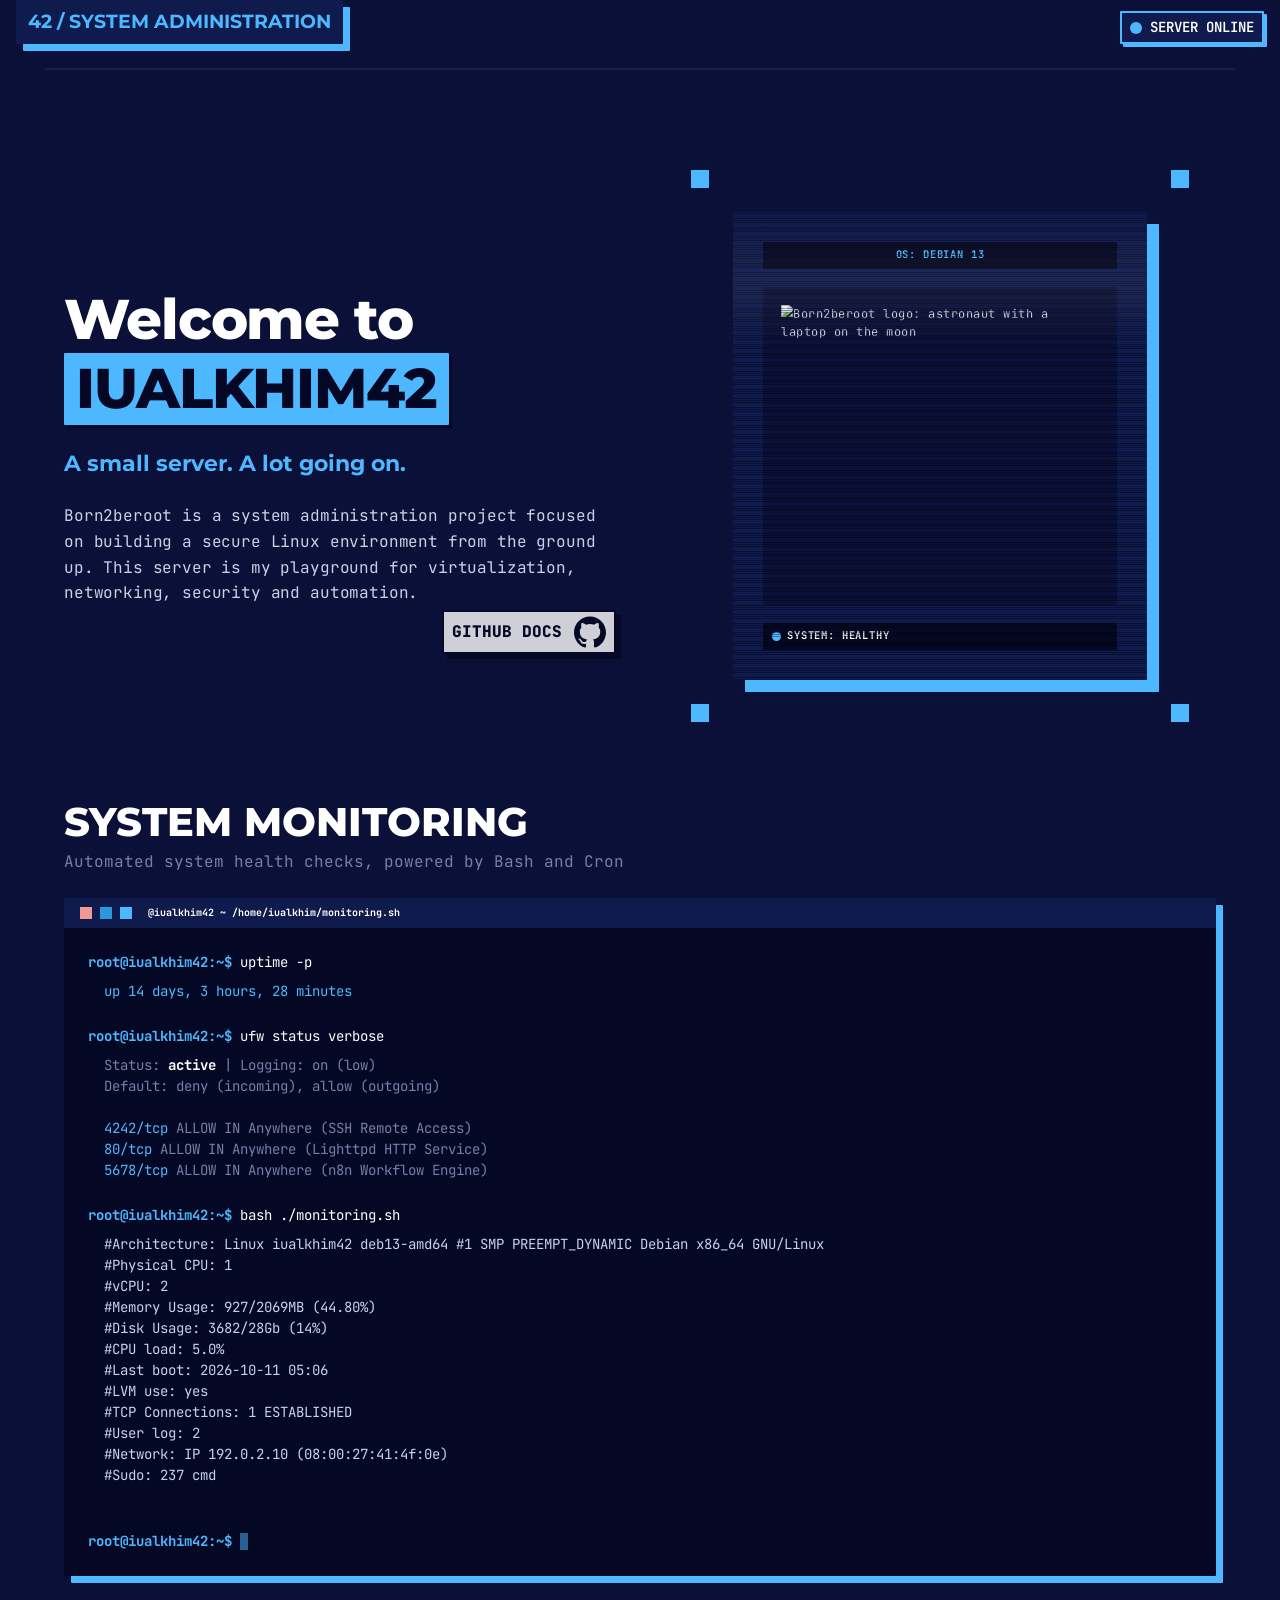
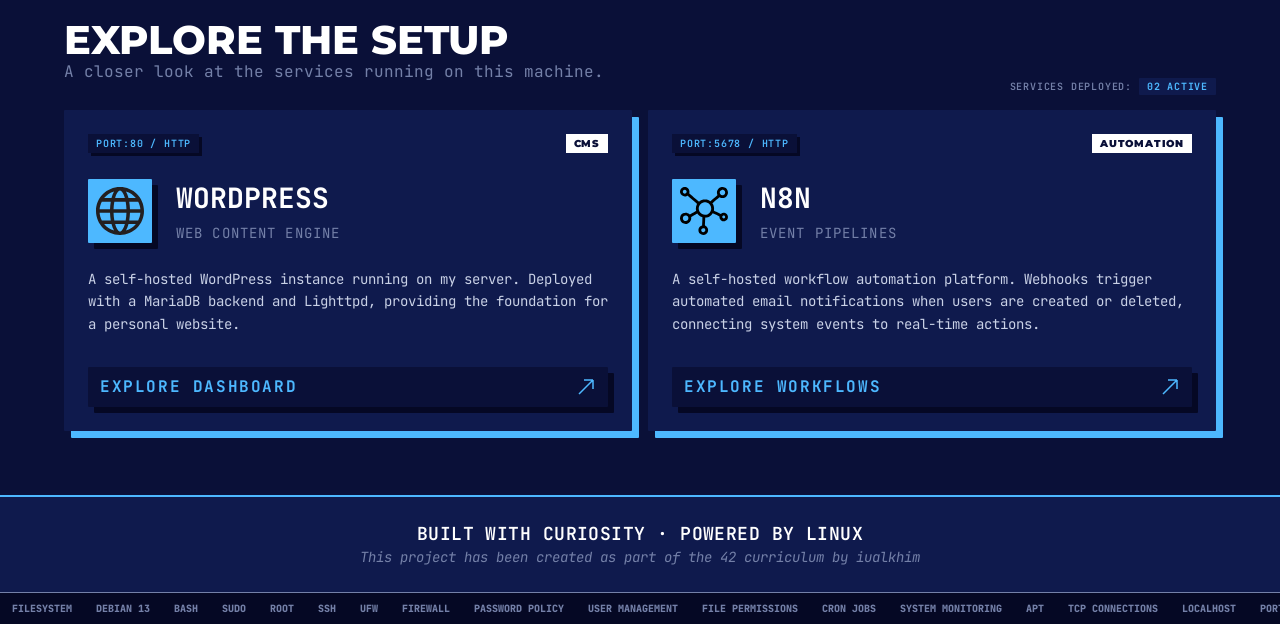
==== commit c0cc9bcf: "docs: use example IP and MAC address in monitoring output" ====
--- a/landing-page/index.html
+++ b/landing-page/index.html
@@ -122,7 +122,7 @@
 #LVM use: yes
 #TCP Connections: 1 ESTABLISHED
 #User log: 2
-#Network: IP 10.0.2.15 (08:00:27:41:4f:0e)
+#Network: IP 192.0.2.10 (08:00:27:41:4f:0e)
 #Sudo: 237 cmd
             </pre>
             <p class="terminal__command">
